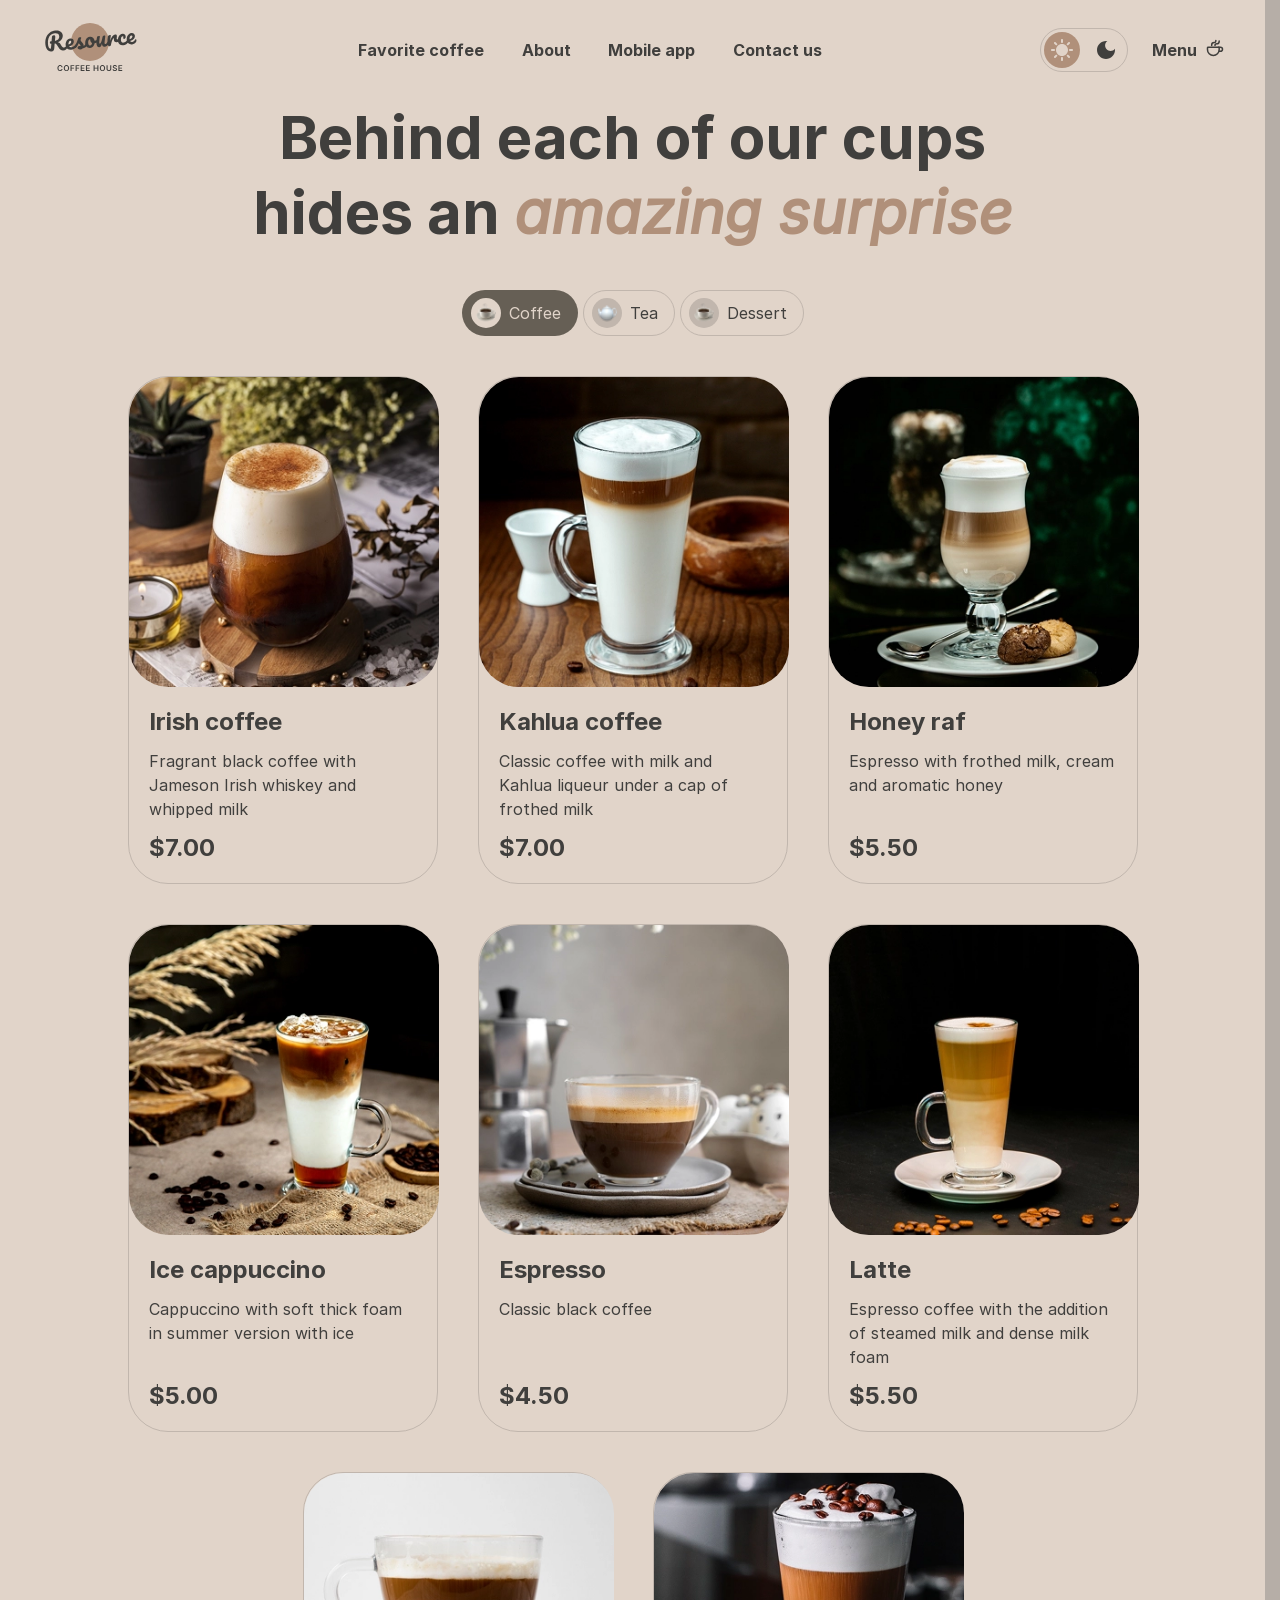
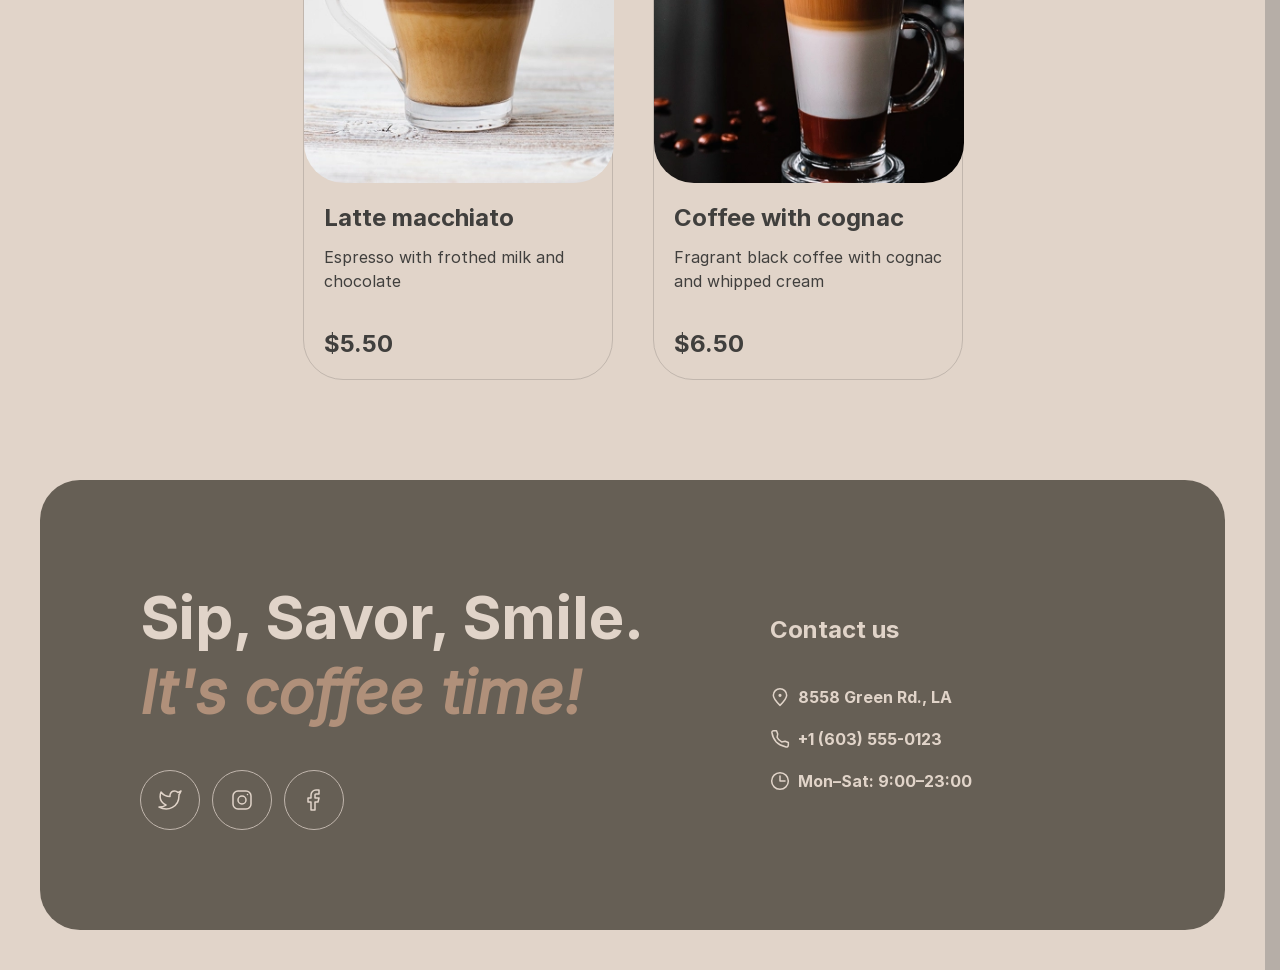
==== catalog.html @ 98054a3b "feat: add catalog dessert items section" ====
<!doctype html>
<html lang="en">
  <head>
    <meta charset="UTF-8" />
    <meta name="viewport" content="width=device-width, initial-scale=1.0" />
    <title>Coffee House Catalog</title>
    <link rel="manifest" href="site.webmanifest" />
    <link rel="shortcut icon" href="favicon.ico" sizes="16x16" />
    <link rel="shortcut icon" href="favicon.ico" sizes="32x32" />
    <link rel="icon" href="assets/favicons/favicon.svg" type="image/svg+xml" />
    <link rel="apple-touch-icon" href="assets/favicons/apple-touch-icon.png" />
    <link rel="stylesheet" href="css/modern-normalize.css" />
    <link rel="stylesheet" href="css/style.css" />
    <script type="module" src="js/main.js"></script>
  </head>
  <body data-theme="light">
    <header class="header action-link">
      <a class="header-logo" href="index.html">
        <img class="header-logo-light" src="assets/images/logo-light.svg" alt="Coffee house logo" />
        <img class="header-logo-dark" src="assets/images/logo-dark.svg" alt="Coffee house logo" />
      </a>
      <nav class="nav">
        <ul class="nav-list">
          <li class="nav-list-item"><a href="index.html#favorite">Favorite coffee</a></li>
          <li class="nav-list-item"><a href="index.html#about">About</a></li>
          <li class="nav-list-item"><a href="index.html#download">Mobile app</a></li>
          <li class="nav-list-item"><a href="#contacts">Contact us</a></li>
        </ul>
      </nav>
      <button class="theme-switch" id="theme-button" type="button">
        <span class="theme-switch-icon-light">
          <svg width="22" height="22" viewBox="0 0 22 22" fill="currentColor" xmlns="http://www.w3.org/2000/svg">
            <path
              d="M10 3V1C10 0.45 10.45 0 11 0C11.55 0 12 0.45 12 1V3C12 3.55 11.55 4 11 4C10.45 4 10 3.55 10 3ZM17.36 6.05L18.77 4.63C19.16 4.24 19.16 3.61 18.77 3.22C18.38 2.83 17.75 2.83 17.36 3.22L15.95 4.64C15.56 5.03 15.56 5.66 15.95 6.05C16.34 6.44 16.97 6.44 17.36 6.05ZM21 10H19C18.45 10 18 10.45 18 11C18 11.55 18.45 12 19 12H21C21.55 12 22 11.55 22 11C22 10.45 21.55 10 21 10ZM11 18C10.45 18 10 18.45 10 19V21C10 21.55 10.45 22 11 22C11.55 22 12 21.55 12 21V19C12 18.45 11.55 18 11 18ZM4.64 6.05L3.22 4.64C2.83 4.25 2.83 3.61 3.22 3.23C3.61 2.85 4.25 2.84 4.63 3.23L6.04 4.64C6.43 5.03 6.43 5.67 6.04 6.05C5.65 6.43 5.02 6.44 4.64 6.05ZM15.95 15.95C15.56 16.34 15.56 16.98 15.95 17.36L17.36 18.77C17.75 19.16 18.39 19.16 18.77 18.77C19.16 18.38 19.16 17.74 18.77 17.36L17.36 15.95C16.98 15.56 16.34 15.56 15.95 15.95ZM1 12H3C3.55 12 4 11.55 4 11C4 10.45 3.55 10 3 10H1C0.45 10 0 10.45 0 11C0 11.55 0.45 12 1 12ZM4.64 18.78L6.05 17.37C6.44 16.98 6.44 16.34 6.05 15.96C5.66 15.58 5.02 15.57 4.64 15.96L3.23 17.37C2.84 17.76 2.84 18.4 3.23 18.78C3.61 19.17 4.25 19.17 4.64 18.78ZM11 5C7.69 5 5 7.69 5 11C5 14.31 7.69 17 11 17C14.31 17 17 14.31 17 11C17 7.69 14.31 5 11 5Z"
            />
          </svg>
        </span>
        <span class="theme-switch-icon-dark">
          <svg width="18" height="18" viewBox="0 0 18 18" fill="currentColor" xmlns="http://www.w3.org/2000/svg">
            <path
              d="M9 0C4.03 0 0 4.03 0 9C0 13.97 4.03 18 9 18C13.97 18 18 13.97 18 9C18 8.54 17.96 8.08 17.9 7.64C16.92 9.01 15.32 9.9 13.5 9.9C10.52 9.9 8.1 7.48 8.1 4.5C8.1 2.69 8.99 1.08 10.36 0.0999999C9.92 0.0399999 9.46 0 9 0Z"
            />
          </svg>
        </span>
      </button>
      <div class="header-menu">
        <a class="header-menu-link action-link" href="catalog.html">
          <span>Menu</span>
          <svg width="20" height="20" viewBox="0 0 20 20" fill="none" xmlns="http://www.w3.org/2000/svg">
            <path
              d="M14.166 9.76667V11.6667C14.166 14.8883 11.5543 17.5 8.33268 17.5C5.11102 17.5 2.49935 14.8883 2.49935 11.6667V9.76667C2.49935 9.4353 2.76798 9.16667 3.09935 9.16667H13.566C13.8974 9.16667 14.166 9.4353 14.166 9.76667Z"
              stroke="currentColor"
              stroke-width="1.5"
              stroke-linecap="round"
              stroke-linejoin="round"
            />
            <path
              d="M9.99935 7.49996C9.99935 6.66663 10.5946 5.83329 11.7851 5.83329C13.1 5.83329 14.166 4.7673 14.166 3.45234V2.91663"
              stroke="currentColor"
              stroke-width="1.5"
              stroke-linecap="round"
              stroke-linejoin="round"
            />
            <path
              d="M6.66732 7.5V7.08333C6.66732 5.70262 7.78661 4.58333 9.16732 4.58333C10.0878 4.58333 10.834 3.83714 10.834 2.91667V2.5"
              stroke="currentColor"
              stroke-width="1.5"
              stroke-linecap="round"
              stroke-linejoin="round"
            />
            <path
              d="M13.334 9.16663H15.4173C16.5679 9.16663 17.5007 10.0994 17.5007 11.25C17.5007 12.4006 16.5679 13.3333 15.4173 13.3333H14.1673"
              stroke="currentColor"
              stroke-width="1.5"
              stroke-linecap="round"
              stroke-linejoin="round"
            />
          </svg>
        </a>
        <button class="header-menu-burger button-icon-burger" type="button">
          <svg width="18" height="10" viewBox="0 0 18 10" fill="none" xmlns="http://www.w3.org/2000/svg">
            <path d="M0.75 0.75H16.75" stroke="currentColor" stroke-width="1.5" stroke-linecap="round" stroke-linejoin="round" />
            <path d="M0.75 8.75H16.75" stroke="currentColor" stroke-width="1.5" stroke-linecap="round" stroke-linejoin="round" />
          </svg>
        </button>
      </div>
    </header>
    <main class="main catalog">
      <section class="catalog-tabs">
        <h2 class="heading-2">Behind each of our cups hides an <span class="accent">amazing surprise</span></h2>
        <div class="tabs-filter">
          <button class="tabs-filter button-item is-active" type="button">
            <img src="assets/icons/coffee.png" alt="Coffee" />
            Coffee
          </button>
          <button class="tabs-filter button-item" type="button">
            <img src="assets/icons/tea.png" alt="Tea" />
            Tea
          </button>
          <button class="tabs-filter button-item" type="button">
            <img src="assets/icons/coffee.png" alt="Dessert" />
            Dessert
          </button>
        </div>
      </section>
      <section class="catalog-products">
        <div class="catalog-grid is-active">
          <div class="catalog-item">
            <img class="catalog-image" src="assets/images/coffee-1.webp" alt="Irish coffee photo" />
            <div class="catalog-content">
              <h3 class="heading-3">Irish coffee</h3>
              <p class="body-medium">Fragrant black coffee with Jameson Irish whiskey and whipped milk</p>
              <p class="heading-3">$7.00</p>
            </div>
          </div>
          <div class="catalog-item">
            <img class="catalog-image" src="assets/images/coffee-2.webp" alt="Kahlua coffee photo" />
            <div class="catalog-content">
              <h3 class="heading-3">Kahlua coffee</h3>
              <p class="body-medium">Classic coffee with milk and Kahlua liqueur under a cap of frothed milk</p>
              <p class="heading-3">$7.00</p>
            </div>
          </div>
          <div class="catalog-item">
            <img class="catalog-image" src="assets/images/coffee-3.webp" alt="Honey raf photo" />
            <div class="catalog-content">
              <h3 class="heading-3">Honey raf</h3>
              <p class="body-medium">Espresso with frothed milk, cream and aromatic honey</p>
              <p class="heading-3">$5.50</p>
            </div>
          </div>
          <div class="catalog-item">
            <img class="catalog-image" src="assets/images/coffee-4.webp" alt="Ice cappuccino photo" />
            <div class="catalog-content">
              <h3 class="heading-3">Ice cappuccino</h3>
              <p class="body-medium">Cappuccino with soft thick foam in summer version with ice</p>
              <p class="heading-3">$5.00</p>
            </div>
          </div>
          <div class="catalog-item">
            <img class="catalog-image" src="assets/images/coffee-5.webp" alt="Espresso photo" />
            <div class="catalog-content">
              <h3 class="heading-3">Espresso</h3>
              <p class="body-medium">Classic black coffee</p>
              <p class="heading-3">$4.50</p>
            </div>
          </div>
          <div class="catalog-item">
            <img class="catalog-image" src="assets/images/coffee-6.webp" alt="Latte photo" />
            <div class="catalog-content">
              <h3 class="heading-3">Latte</h3>
              <p class="body-medium">Espresso coffee with the addition of steamed milk and dense milk foam</p>
              <p class="heading-3">$5.50</p>
            </div>
          </div>
          <div class="catalog-item">
            <img class="catalog-image" src="assets/images/coffee-7.webp" alt="Latte macchiato photo" />
            <div class="catalog-content">
              <h3 class="heading-3">Latte macchiato</h3>
              <p class="body-medium">Espresso with frothed milk and chocolate</p>
              <p class="heading-3">$5.50</p>
            </div>
          </div>
          <div class="catalog-item">
            <img class="catalog-image" src="assets/images/coffee-8.webp" alt="Coffee with cognac photo" />
            <div class="catalog-content">
              <h3 class="heading-3">Coffee with cognac</h3>
              <p class="body-medium">Fragrant black coffee with cognac and whipped cream</p>
              <p class="heading-3">$6.50</p>
            </div>
          </div>
        </div>
        <div class="catalog-grid">
          <div class="catalog-item">
            <img class="catalog-image" src="assets/images/tea-1.webp" alt="Moroccan tea photo" />
            <div class="catalog-content">
              <h3 class="heading-3">Moroccan</h3>
              <p class="body-medium">Fragrant black tea with the addition of tangerine, cinnamon, honey, lemon and mint</p>
              <p class="heading-3">$4.50</p>
            </div>
          </div>
          <div class="catalog-item">
            <img class="catalog-image" src="assets/images/tea-2.webp" alt="Ginger tea photo" />
            <div class="catalog-content">
              <h3 class="heading-3">Ginger</h3>
              <p class="body-medium">Original black tea with fresh ginger, lemon and honey</p>
              <p class="heading-3">$5.00</p>
            </div>
          </div>
          <div class="catalog-item">
            <img class="catalog-image" src="assets/images/tea-3.webp" alt="Cranberry tea photo" />
            <div class="catalog-content">
              <h3 class="heading-3">Cranberry</h3>
              <p class="body-medium">Invigorating black tea with cranberry and honey</p>
              <p class="heading-3">$5.00</p>
            </div>
          </div>
          <div class="catalog-item">
            <img class="catalog-image" src="assets/images/tea-4.webp" alt="Sea buckthorn tea photo" />
            <div class="catalog-content">
              <h3 class="heading-3">Sea buckthorn</h3>
              <p class="body-medium">Toning sweet black tea with sea buckthorn, fresh thyme and cinnamon</p>
              <p class="heading-3">$5.50</p>
            </div>
          </div>
        </div>
        <div class="catalog-grid">
          <div class="catalog-item">
            <img class="catalog-image" src="assets/images/dessert-1.webp" alt="Marble cheesecake photo" />
            <div class="catalog-content">
              <h3 class="heading-3">Marble cheesecake</h3>
              <p class="body-medium">Philadelphia cheese with lemon zest on a light sponge cake and red currant jam</p>
              <p class="heading-3">$3.50</p>
            </div>
          </div>
          <div class="catalog-item">
            <img class="catalog-image" src="assets/images/dessert-2.webp" alt="Red velvet photo" />
            <div class="catalog-content">
              <h3 class="heading-3">Red velvet</h3>
              <p class="body-medium">Layer cake with cream cheese frosting</p>
              <p class="heading-3">$4.00</p>
            </div>
          </div>
          <div class="catalog-item">
            <img class="catalog-image" src="assets/images/dessert-3.webp" alt="Cheesecakes photo" />
            <div class="catalog-content">
              <h3 class="heading-3">Cheesecakes</h3>
              <p class="body-medium">Soft cottage cheese pancakes with sour cream and fresh berries and sprinkled with powdered sugar</p>
              <p class="heading-3">$4.50</p>
            </div>
          </div>
          <div class="catalog-item">
            <img class="catalog-image" src="assets/images/dessert-4.webp" alt="Creme brulee photo" />
            <div class="catalog-content">
              <h3 class="heading-3">Creme brulee</h3>
              <p class="body-medium">Delicate creamy dessert in a caramel basket with wild berries</p>
              <p class="heading-3">$4.00</p>
            </div>
          </div>
          <div class="catalog-item">
            <img class="catalog-image" src="assets/images/dessert-5.webp" alt="Pancakes photo" />
            <div class="catalog-content">
              <h3 class="heading-3">Pancakes</h3>
              <p class="body-medium">Tender pancakes with strawberry jam and fresh strawberries</p>
              <p class="heading-3">$4.50</p>
            </div>
          </div>
          <div class="catalog-item">
            <img class="catalog-image" src="assets/images/dessert-6.webp" alt="Honey cake photo" />
            <div class="catalog-content">
              <h3 class="heading-3">Honey cake</h3>
              <p class="body-medium">Classic honey cake with delicate custard</p>
              <p class="heading-3">$4.50</p>
            </div>
          </div>
          <div class="catalog-item">
            <img class="catalog-image" src="assets/images/dessert-7.webp" alt="Chocolate cake photo" />
            <div class="catalog-content">
              <h3 class="heading-3">Chocolate cake</h3>
              <p class="body-medium">Cake with hot chocolate filling and nuts with dried apricots</p>
              <p class="heading-3">$5.50</p>
            </div>
          </div>
          <div class="catalog-item">
            <img class="catalog-image" src="assets/images/dessert-8.webp" alt="Black forest photo" />
            <div class="catalog-content">
              <h3 class="heading-3">Black forest</h3>
              <p class="body-medium">A combination of thin sponge cake with cherry jam and light chocolate mousse</p>
              <p class="heading-3">$6.50</p>
            </div>
          </div>
        </div>
      </section>
    </main>
    <footer class="footer">
      <div class="footer-brand">
        <h2 class="heading-2">
          Sip, Savor, Smile.<br />
          <span class="accent">It's coffee time!</span>
        </h2>
        <div class="footer-socials">
          <a class="button-social" href="https://www.twitter.com/" aria-label="Twitter" target="_blank" rel="noopener">
            <svg width="24" height="24" viewBox="0 0 24 24" fill="none" xmlns="http://www.w3.org/2000/svg" aria-hidden="true">
              <path
                d="M23 3.01006C23 3.01006 20.9821 4.20217 19.86 4.54006C19.2577 3.84757 18.4573 3.35675 17.567 3.13398C16.6767 2.91122 15.7395 2.96725 14.8821 3.29451C14.0247 3.62177 13.2884 4.20446 12.773 4.96377C12.2575 5.72309 11.9877 6.62239 12 7.54006V8.54006C10.2426 8.58562 8.50127 8.19587 6.93101 7.4055C5.36074 6.61513 4.01032 5.44869 3 4.01006C3 4.01006 -1 13.0101 8 17.0101C5.94053 18.408 3.48716 19.109 1 19.0101C10 24.0101 21 19.0101 21 7.51006C20.9991 7.23151 20.9723 6.95365 20.92 6.68006C21.9406 5.67355 23 3.01006 23 3.01006Z"
                stroke="currentColor"
                stroke-width="1.5"
                stroke-linecap="round"
                stroke-linejoin="round"
              />
            </svg>
          </a>
          <a class="button-social" href="https://www.instagram.com/" aria-label="Instagram" target="_blank" rel="noopener">
            <svg width="24" height="24" viewBox="0 0 24 24" fill="none" xmlns="http://www.w3.org/2000/svg" aria-hidden="true">
              <path
                d="M12 16C14.2091 16 16 14.2091 16 12C16 9.79086 14.2091 8 12 8C9.79086 8 8 9.79086 8 12C8 14.2091 9.79086 16 12 16Z"
                stroke="currentColor"
                stroke-width="1.5"
                stroke-linecap="round"
                stroke-linejoin="round"
              />
              <path
                d="M3 16V8C3 5.23858 5.23858 3 8 3H16C18.7614 3 21 5.23858 21 8V16C21 18.7614 18.7614 21 16 21H8C5.23858 21 3 18.7614 3 16Z"
                stroke="currentColor"
                stroke-width="1.5"
                stroke-linecap="round"
                stroke-linejoin="round"
              />
              <path d="M17.5 6.51L17.51 6.49889" stroke="currentColor" stroke-width="1.5" stroke-linecap="round" stroke-linejoin="round" />
            </svg>
          </a>
          <a class="button-social" href="https://www.facebook.com/" aria-label="Facebook" target="_blank" rel="noopener">
            <svg width="24" height="24" viewBox="0 0 24 24" fill="none" xmlns="http://www.w3.org/2000/svg" aria-hidden="true">
              <path
                d="M17 2H14C12.6739 2 11.4021 2.52678 10.4645 3.46447C9.52678 4.40215 9 5.67392 9 7V10H6V14H9V22H13V14H16L17 10H13V7C13 6.73478 13.1054 6.48043 13.2929 6.29289C13.4804 6.10536 13.7348 6 14 6H17V2Z"
                stroke="currentColor"
                stroke-width="1.5"
                stroke-linecap="round"
                stroke-linejoin="round"
              />
            </svg>
          </a>
        </div>
      </div>
      <div class="footer-contacts" id="contacts">
        <h3 class="heading-3">Contact us</h3>
        <ul class="footer-contacts-list">
          <li>
            <a class="link-contact action-link" href="https://maps.google.com/?q=8558+Green+Rd.,+LA" target="_blank" rel="noopener">
              <svg width="20" height="20" viewBox="0 0 20 20" fill="none" xmlns="http://www.w3.org/2000/svg">
                <path
                  d="M16.6673 8.33333C16.6673 12.0152 10.0007 18.3333 10.0007 18.3333C10.0007 18.3333 3.33398 12.0152 3.33398 8.33333C3.33398 4.65144 6.31875 1.66667 10.0007 1.66667C13.6825 1.66667 16.6673 4.65144 16.6673 8.33333Z"
                  stroke="currentColor"
                  stroke-width="1.5"
                />
                <path
                  d="M9.99935 9.16667C10.4596 9.16667 10.8327 8.79357 10.8327 8.33333C10.8327 7.8731 10.4596 7.5 9.99935 7.5C9.53911 7.5 9.16602 7.8731 9.16602 8.33333C9.16602 8.79357 9.53911 9.16667 9.99935 9.16667Z"
                  stroke="currentColor"
                  stroke-width="1.5"
                  stroke-linecap="round"
                  stroke-linejoin="round"
                />
              </svg>
              8558 Green Rd., LA
            </a>
          </li>
          <li>
            <a class="link-contact action-link" href="tel:+16035550123">
              <svg width="20" height="20" viewBox="0 0 20 20" fill="none" xmlns="http://www.w3.org/2000/svg">
                <path
                  d="M15.0984 12.2516L11.6665 12.9166C9.34845 11.7531 7.91654 10.4166 7.08321 8.33329L7.72483 4.89154L6.51197 1.66663L3.72946 1.66663C2.60191 1.66663 1.71466 2.59958 1.90108 3.71161C2.29888 6.08454 3.37231 10.0391 6.24987 12.9166C9.27338 15.9401 13.5661 17.3318 16.1378 17.9288C17.299 18.1983 18.3332 17.2908 18.3332 16.0988L18.3332 13.4843L15.0984 12.2516Z"
                  stroke="currentColor"
                  stroke-width="1.5"
                  stroke-linecap="round"
                  stroke-linejoin="round"
                />
              </svg>
              +1 (603) 555-0123
            </a>
          </li>
          <li>
            <span class="link-contact action-link">
              <svg width="20" height="20" viewBox="0 0 20 20" fill="none" xmlns="http://www.w3.org/2000/svg">
                <g clip-path="url(#clip0_217_1736)">
                  <path d="M10 5L10 10L15 10" stroke="currentColor" stroke-width="1.5" stroke-linecap="round" stroke-linejoin="round" />
                  <path
                    d="M10.0003 18.3333C14.6027 18.3333 18.3337 14.6023 18.3337 9.99996C18.3337 5.39759 14.6027 1.66663 10.0003 1.66663C5.39795 1.66663 1.66699 5.39759 1.66699 9.99996C1.66699 14.6023 5.39795 18.3333 10.0003 18.3333Z"
                    stroke="currentColor"
                    stroke-width="1.5"
                    stroke-linecap="round"
                    stroke-linejoin="round"
                  />
                </g>
                <defs>
                  <clipPath id="clip0_217_1736">
                    <rect width="20" height="20" fill="white" />
                  </clipPath>
                </defs>
              </svg>
              Mon–Sat: 9:00–23:00
            </span>
          </li>
        </ul>
      </div>
    </footer>
  </body>
</html>
---- css/style.css ----
@font-face {
    font-family: 'Inter';
    src: url('../assets/fonts/Inter-Regular.woff2') format('woff2');
    font-weight: normal;
    font-style: normal;
    font-display: swap;
}

@font-face {
    font-family: 'Inter';
    src: url('../assets/fonts/Inter-Italic.woff2') format('woff2');
    font-weight: normal;
    font-style: italic;
    font-display: swap;
}

@font-face {
    font-family: 'Inter';
    src: url('../assets/fonts/Inter-Bold.woff2') format('woff2');
    font-weight: bold;
    font-style: normal;
    font-display: swap;
}

:root {
    --transition-duration: 0.2s;
    /* fonts */
    --font-family-base: 'Inter', sans-serif;
    --fs-heading-1: 72px;
    --fs-heading-1-mob: 42px;
    --fw-heading-1: 600;
    --lh-heading-1: 1.05;
    --lh-heading-1-mob: 1.15;
    --fs-heading-2: 60px;
    --fs-heading-2-mob: 32px;
    --fw-heading-2: 600;
    --lh-heading-2: 1.25;
    --lh-heading-2-mob: 1.25;
    --fs-heading-3: 24px;
    --fw-heading-3: 600;
    --lh-heading-3: 1.25;
    --fs-body-medium: 16px;
    --fw-body-medium: 400;
    --lh-body-medium: 1.50;
    --fs-body-caption: 10px;
    --fw-body-caption: 600;
    --lh-body-caption: 1.40;
    --fs-action-link: 16px;
    --fw-action-link: 600;
    --lh-action-link: 1.50;
    --fs-action-burger-link: 32px;
    --fw-action-burger-link: 600;
    --lh-action-burger-link: 1.25;
    /* Colors */
    --color-bg: #B6AEA7;
    /* light theme */
    --color-text-primary: #403F3D;
    --color-text-inverse: #E1D4C9;
    --color-text-accent: #B0907A;
    --color-bg-page: #E1D4C9;
    --color-bg-container: #665F55;
    --color-bg-overlay: #403F3D80;
    --color-border-primary: #C1B6AD;
    --color-border-inverse: #665F55;
}

[data-theme="dark"] {
    --color-text-primary: #E1D4C9;
    --color-text-inverse: #E1D4C9;
    --color-text-accent: #B0907A;
    --color-bg-page: #292826;
    --color-bg-container: #403F3D;
    --color-bg-overlay: #29282680;
    --color-border-primary: #665F55;
    --color-border-inverse: #C1B6AD;
}

/* Fonts sizes */
.accent {
    font-style: italic;
    color: var(--color-text-accent);
}

.heading-1 {
    font-family: var(--font-family-base);
    font-size: var(--fs-heading-1);
    font-weight: var(--fw-heading-1);
    line-height: var(--lh-heading-1);
    margin: 0;
}

.heading-2 {
    font-family: var(--font-family-base);
    font-size: var(--fs-heading-2);
    font-weight: var(--fw-heading-2);
    line-height: var(--lh-heading-2);
    margin: 0;
}

.heading-3 {
    font-family: var(--font-family-base);
    font-size: var(--fs-heading-3);
    font-weight: var(--fw-heading-3);
    line-height: var(--lh-heading-3);
    margin: 0;
}

.body-medium {
    font-family: var(--font-family-base);
    font-size: var(--fs-body-medium);
    font-weight: var(--fw-body-medium);
    line-height: var(--lh-body-medium);
    margin: 0;
}

.body-caption {
    font-family: var(--font-family-base);
    font-size: var(--fs-body-caption);
    font-weight: var(--fw-body-caption);
    line-height: var(--lh-body-caption);
    margin: 0;
}

.action-link {
    font-family: var(--font-family-base);
    font-size: var(--fs-action-link);
    font-weight: var(--fw-action-link);
    line-height: var(--lh-action-link);
    margin: 0;
}

.action-burger-link {
    font-family: var(--font-family-base);
    font-size: var(--fs-action-burger-link);
    font-weight: var(--fw-action-burger-link);
    line-height: var(--lh-action-burger-link);
    margin: 0;
}

@media (max-width: 380px) {
    .heading-1 {
        font-size: var(--fs-heading-1-mob);
        line-height: var(--lh-heading-1-mob);
    }

    .heading-2 {
        font-size: var(--fs-heading-2-mob);
        line-height: var(--lh-heading-2-mob);
    }
}

/* base page styles */
html {
    scrollbar-gutter: stable;
    scroll-behavior: smooth;
    scroll-padding-top: 100px;
    background-color: var(--color-bg);
    min-height: 100vh;
}

body {
    display: flex;
    flex-direction: column;
    font-family: var(--font-family-base);
    font-size: var(--fs-body-medium);
    font-weight: var(--fw-body-medium);
    line-height: var(--lh-body-medium);
    color: var(--color-text-primary);
    background-color: var(--color-bg-page);
    margin: 0 auto;
    padding-bottom: 40px;
    max-width: 1440px;
    min-height: 100vh;
    box-shadow: 0 0 20px rgba(0, 0, 0, 0.15);
}

a,
button,
input,
textarea,
svg * {
    transition-duration: var(--transition-duration);
}

a {
    color: var(--color-text-primary);
    text-decoration: none;
    text-wrap: nowrap;
}

a:hover {
    color: var(--color-text-accent);
}

button {
    cursor: pointer;
}

.button-primary {
    display: inline-flex;
    align-items: center;
    justify-content: center;
    height: 64px;
    color: var(--color-text-primary);
    background-color: var(--color-bg-page);
    border: none;
    border-radius: 32px;
}

.button-secondary {
    display: inline-flex;
    align-items: center;
    justify-content: center;
    height: 44px;
    background-color: transparent;
    border: 1px solid var(--color-border-primary);
    border-radius: 50%;
}

.button-app-store,
.button-google-play {
    display: inline-flex;
    align-items: center;
    gap: 8px;
    width: 200px;
    height: 64px;
    padding: 0 20px;
    color: var(--color-text-primary);
    background-color: var(--color-bg-page);
    border: 1px solid var(--color-border-inverse);
    border-radius: 32px;
}

.button-app-store:hover,
.button-google-play:hover {
    color: var(--color-text-inverse);
    background-color: var(--color-bg-container);
    border-color: transparent;
}

.button-store-text {
    display: flex;
    flex-direction: column;
    align-items: flex-start;
}

.button-slider {
    display: inline-flex;
    align-items: center;
    justify-content: center;
    width: 60px;
    height: 60px;
    color: var(--color-text-primary);
    background-color: transparent;
    border: 1px solid var(--color-border-inverse);
    border-radius: 50%;
}

.button-slider:hover {
    color: var(--color-text-inverse);
    background-color: var(--color-bg-container);
    border-color: transparent;
}

.button-social {
    display: inline-flex;
    align-items: center;
    justify-content: center;
    width: 60px;
    height: 60px;
    color: var(--color-text-inverse);
    background-color: transparent;
    border: 1px solid var(--color-border-primary);
    border-radius: 50%;
}

.button-social:hover {
    color: var(--color-text-primary);
    background-color: var(--color-bg-page);
    border-color: transparent;
}

.button-item {
    display: inline-flex;
    align-items: center;
    gap: 8px;
    height: 46px;
    padding: 8px 16px 8px 8px;
    color: var(--color-text-primary);
    background-color: transparent;
    border: 1px solid var(--color-border-primary);
    border-radius: 23px;
}

.button-item.is-active,
.button-item:hover {
    color: var(--color-text-inverse);
    background-color: var(--color-bg-container);
    border-color: transparent;
}

.button-item img {
    width: 30px;
    height: 30px;
    padding: 5px;
    background-color: var(--color-border-primary);
    border-radius: 50%;
}

.button-item.is-active img {
    background-color: var(--color-bg-page);
}

.button-icon-burger {
    display: inline-flex;
    align-items: center;
    justify-content: center;
    width: 44px;
    height: 44px;
    background-color: transparent;
    border: 1px solid var(--color-border-inverse);
    border-radius: 50%;
}

/* Theme header styles */

.header {
    display: flex;
    align-items: center;
    gap: 24px;
    height: 60px;
    box-sizing: content-box;
    padding: 20px 40px;
    position: sticky;
    top: 0;
    z-index: 200;
    background-color: var(--color-bg-page);
}

.nav {
    flex: 1;
    container-type: inline-size;
}

.nav-list {
    display: flex;
    justify-content: center;
    align-items: center;
    list-style-type: none;
    column-gap: clamp(10px, 4.44cqi, 40px);
    padding-left: 0;
}

.nav-list-item {
    padding: 10px 0;
}

@media (max-width: 768px) {
    .nav-list {
        display: none;
    }
}

.header-logo-dark {
    display: none;
}

[data-theme="dark"] .header-logo-light {
    display: none;
}

[data-theme="dark"] .header-logo-dark {
    display: block;
}

.theme-switch {
    display: inline-flex;
    align-items: center;
    justify-content: center;
    gap: 8px;
    padding: 0px 3px;
    height: 44px;
    background-color: transparent;
    border: 1px solid var(--color-border-primary);
    border-radius: 22px;
}

.theme-switch-icon-light {
    display: inline-flex;
    align-items: center;
    justify-content: center;
    width: 36px;
    height: 36px;
    color: var(--color-text-inverse);
    background-color: var(--color-text-accent);
    border-radius: 50%;
}

.theme-switch-icon-dark {
    display: inline-flex;
    align-items: center;
    justify-content: center;
    width: 36px;
    height: 36px;
    color: var(--color-text-primary);
    background-color: transparent;
    border-radius: 50%;
}

.theme-switch:hover .theme-switch-icon-dark {
    color: var(--color-text-inverse);
    background-color: var(--color-border-inverse);
}

[data-theme="dark"] .theme-switch-icon-light {
    background-color: transparent;
}

[data-theme="dark"] .theme-switch-icon-dark {
    background-color: var(--color-text-accent);
}

[data-theme="dark"] .theme-switch:hover .theme-switch-icon-light {
    background-color: var(--color-bg-container);
}

[data-theme="dark"] .theme-switch:hover .theme-switch-icon-dark {
    background-color: var(--color-text-accent);
}

.header-menu-link {
    display: flex;
    align-items: flex-start;
    gap: 8px;
    border-bottom: 1px solid transparent;
}

.header-menu-link:hover {
    border-bottom: 1px solid var(--color-text-accent);
}

.header-menu-burger {
    display: none;
}

@media (max-width: 768px) {
    .header-menu-link {
        display: none;
    }

    .header-menu-burger {
        display: block;
    }
}

/* Main page styles */
.main {
    display: flex;
    flex: 1;
    flex-direction: column;
    gap: 100px;
    margin-bottom: 100px;
    padding: 0 40px;
}

/* Hero section styles */
.hero {
    position: relative;
    width: 100%;
    height: 100%;
    border: none;
    overflow: hidden;
}

.hero-video {
    display: block;
    object-fit: cover;
    width: 100%;
    height: 644px;
    border-radius: 40px;
}

.hero-text {
    position: absolute;
    top: 100px;
    left: 100px;
    width: 530px;
    display: flex;
    flex-direction: column;
    gap: 40px;
    color: var(--color-text-inverse);
}

.hero-button {
    width: 200px;
}

.hero-button svg {
    display: none;
}

.hero-button:hover {
    color: var(--color-text-primary);
}

.hero-button:hover svg {
    display: block;
    margin-left: 8px;
}

@media (max-width: 768px) {
    .hero-text {
        left: 60px;
    }
}

@media (max-width: 380px) {
    .main {
        padding: 0 16px;
    }

    .hero-video {
        height: 552px;
    }

    .hero-text {
        top: 60px;
        left: 16px;
        width: 316px;
    }
}

/* Slider section styles */
.slider-wrapper {
    display: flex;
    flex-direction: column;
    justify-content: center;
    gap: 40px;
    text-align: center;
}

.slider-product {
    position: relative;
    width: 100%;
    border: none;
    overflow: hidden;
}

.slider-track {
    max-width: 480px;
    min-height: 640px;
    margin: 0 auto;
}

.slider-slide {
    display: none;
}

.slider-slide.is-active {
    display: block;
}

.slider-image {
    width: 100%;
}

.slider-title {
    margin-top: 20px;
}

.slider-desc {
    margin: 16px 0;
}

.slider-arrow-prev {
    position: absolute;
    top: 50%;
    left: 4px;
    transform: translateY(-50%);
    z-index: 1;
}

.slider-arrow-next {
    position: absolute;
    top: 50%;
    right: 4px;
    transform: translateY(-50%);
    z-index: 1;
}

@media (max-width: 768px) {
    .slider-arrow-prev {
        left: 0;
    }

    .slider-arrow-next {
        right: 0;
    }
}

@media (max-width: 380px) {
    .slider-track {
        max-width: 348px;
        min-height: 538px;
    }

    .slider-arrow-prev {
        display: none;
    }

    .slider-arrow-next {
        display: none;
    }
}

.slider-dots {
    display: flex;
    justify-content: center;
    gap: 12px;
}

.slider-dot {
    width: 40px;
    height: 4px;
    background-color: var(--color-border-primary);
    border-radius: 2px;
}

.slider-dot.is-active {
    background-color: var(--color-border-inverse);
}

/* About section styles */
.about {
    display: flex;
    flex-direction: column;
    gap: 40px;
}

.about-gallery {
    display: flex;
    gap: 40px;
}

.about-gallery-column {
    display: flex;
    flex-direction: column;
    flex: 1;
    max-width: 660px;
    gap: 40px;
}

.about-image {
    display: block;
    width: 100%;
    object-fit: cover;
    border-radius: 40px;
}

.about-image-1,
.about-image-4 {
    height: 590px;
}

.about-image-2,
.about-image-3 {
    height: 430px;
}

@media (max-width: 768px) {
    .about-gallery {
        flex-direction: column;
    }

    .about-image-2,
    .about-image-3 {
        display: none;
    }
}

/* Download section styles */
.download {
    display: flex;
    align-items: center;
    gap: 100px;
}

.download-info {
    display: flex;
    flex-direction: column;
    gap: 40px;
    flex: 1;
    max-width: 630px;
}

.download-buttons {
    display: flex;
    gap: 20px;
}

.download-image {
    display: block;
    object-fit: cover;
    width: 100%;
    max-width: 630px;
    min-width: 0;
}

@media (max-width: 768px) {
    .download {
        flex-direction: column;
        align-items: stretch;
    }

    .download-image {
        align-self: center;
    }
}

@media (max-width: 380px) {
    .download-buttons {
        flex-direction: column;
    }
}

/* Footer section styles */
.footer {
    display: flex;
    align-items: center;
    gap: 100px;
    margin: 0 40px;
    padding: 100px;
    color: var(--color-text-inverse);
    background-color: var(--color-bg-container);
    border-radius: 40px;
}

.footer-brand {
    display: flex;
    flex-direction: column;
    align-items: flex-start;
    flex-grow: 1;
    gap: 40px;
    max-width: 530px;
}

.footer-socials {
    display: flex;
    gap: 12px;
}

.footer-contacts {
    display: flex;
    flex-direction: column;
    align-items: flex-start;
    flex-grow: 1;
    gap: 40px;
}

.footer-contacts-list {
    display: flex;
    flex-direction: column;
    gap: 16px;
    list-style: none;
    margin: 0;
    padding-left: 0;
}

.link-contact {
    display: flex;
    align-items: center;
    gap: 8px;
    color: var(--color-text-inverse);
    border-bottom: 2px solid transparent;
}

.link-contact:hover {
    color: var(--color-text-inverse);
    border-bottom-color: var(--color-text-inverse);
}

@media (max-width: 768px) {
    .footer {
        flex-direction: column;
        align-items: stretch;
        padding: 100px 60px;
    }
}

@media (max-width: 380px) {
    .footer {
        flex-direction: column;
        padding: 60px 16px;
    }
}

/* Catalog page styles */
.main.catalog {
    gap: 40px;
}

.catalog-tabs {
    display: flex;
    flex-direction: column;
    align-items: center;
    gap: 40px;
    max-width: 800px;
    text-align: center;
    margin: 0 auto;
}

.catalog-image {
    max-width: 310px;
    max-height: 310px;
    border-radius: 40px;
    transition: transform var(--transition-duration);
}

.catalog-item:hover .catalog-image {
    transform: scale(0.9);
}

.catalog-grid {
    display: none;
    flex-wrap: wrap;
    justify-content: center;
    gap: 40px;
}

.catalog-grid.is-active {
    display: flex;
}

.catalog-item {
    display: flex;
    flex-direction: column;
    align-items: flex-start;
    max-width: 310px;
    min-height: 508px;
    border: 1px solid var(--color-border-primary);
    border-radius: 40px;
}

.catalog-content {
    display: flex;
    flex-direction: column;
    align-items: flex-start;
    gap: 12px;
    padding: 20px;
    height: 100%;
}

.catalog-content .body-medium {
    flex: 1;
}
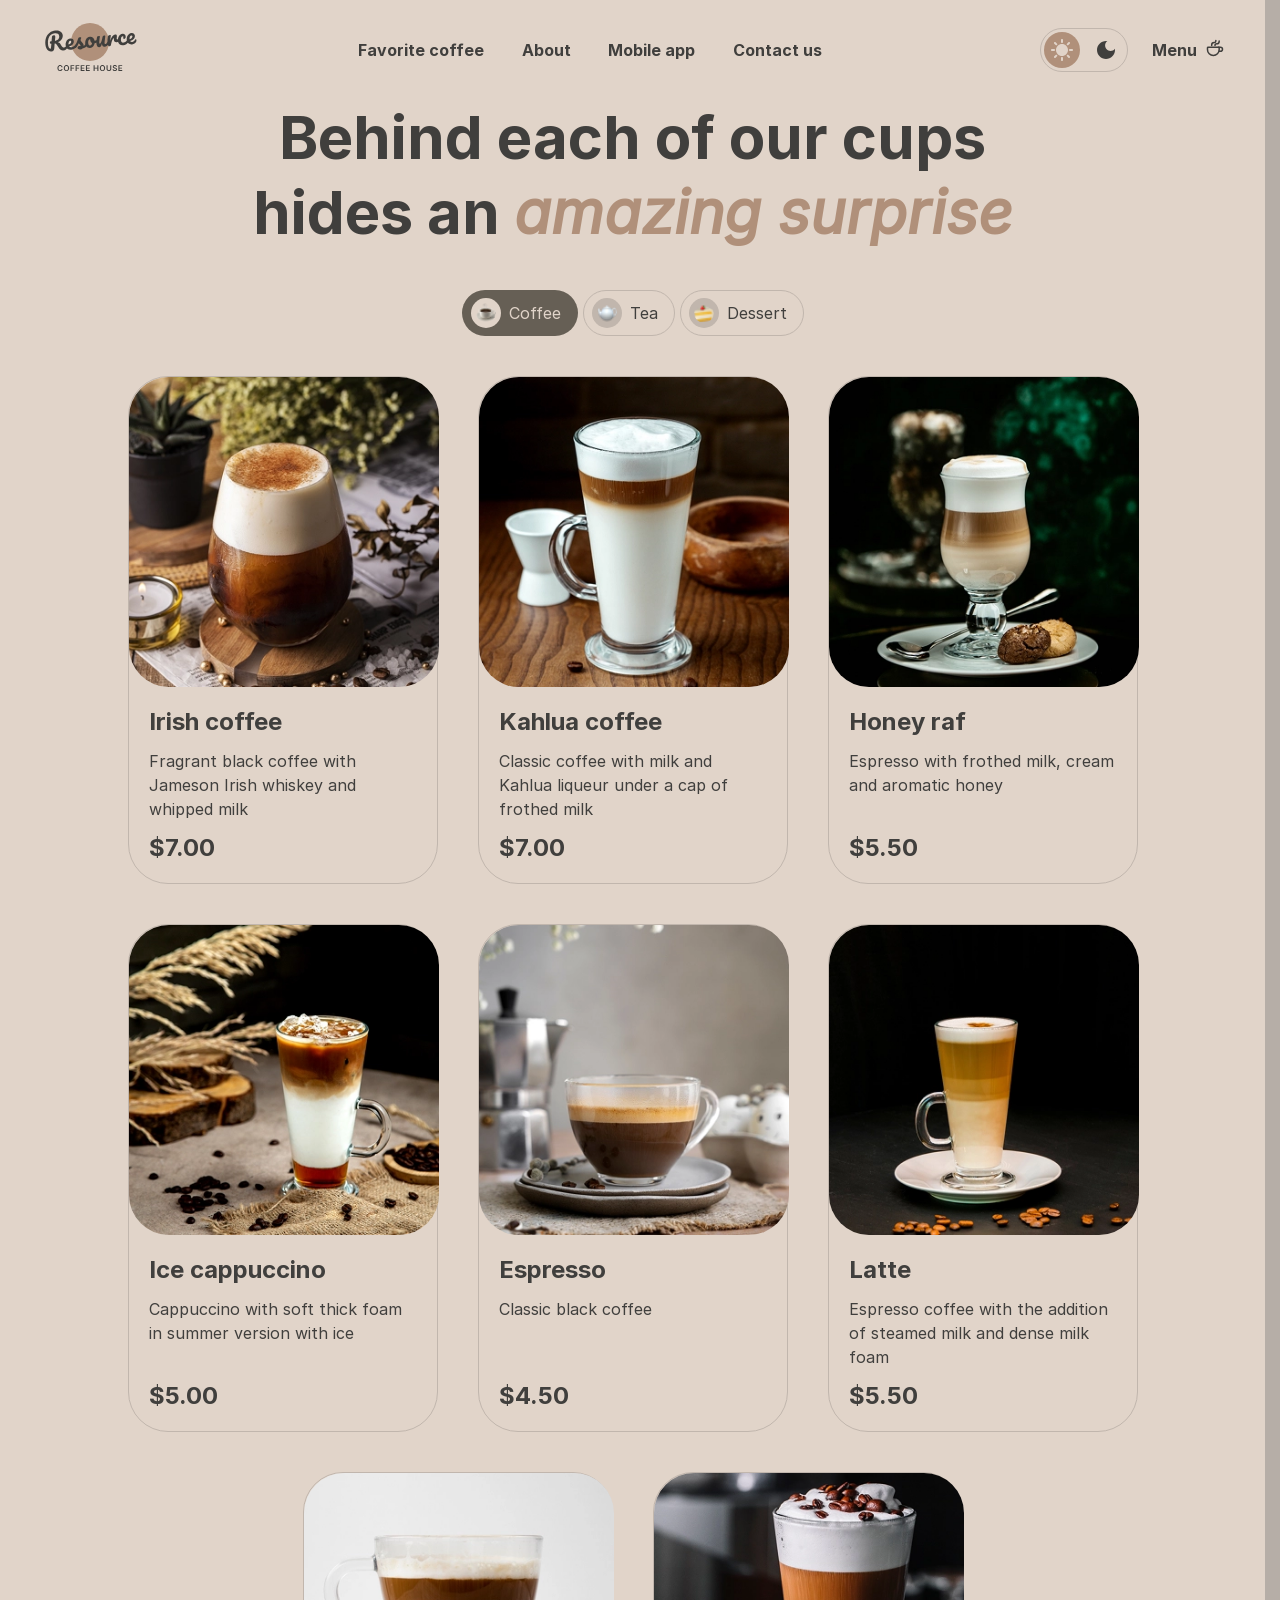
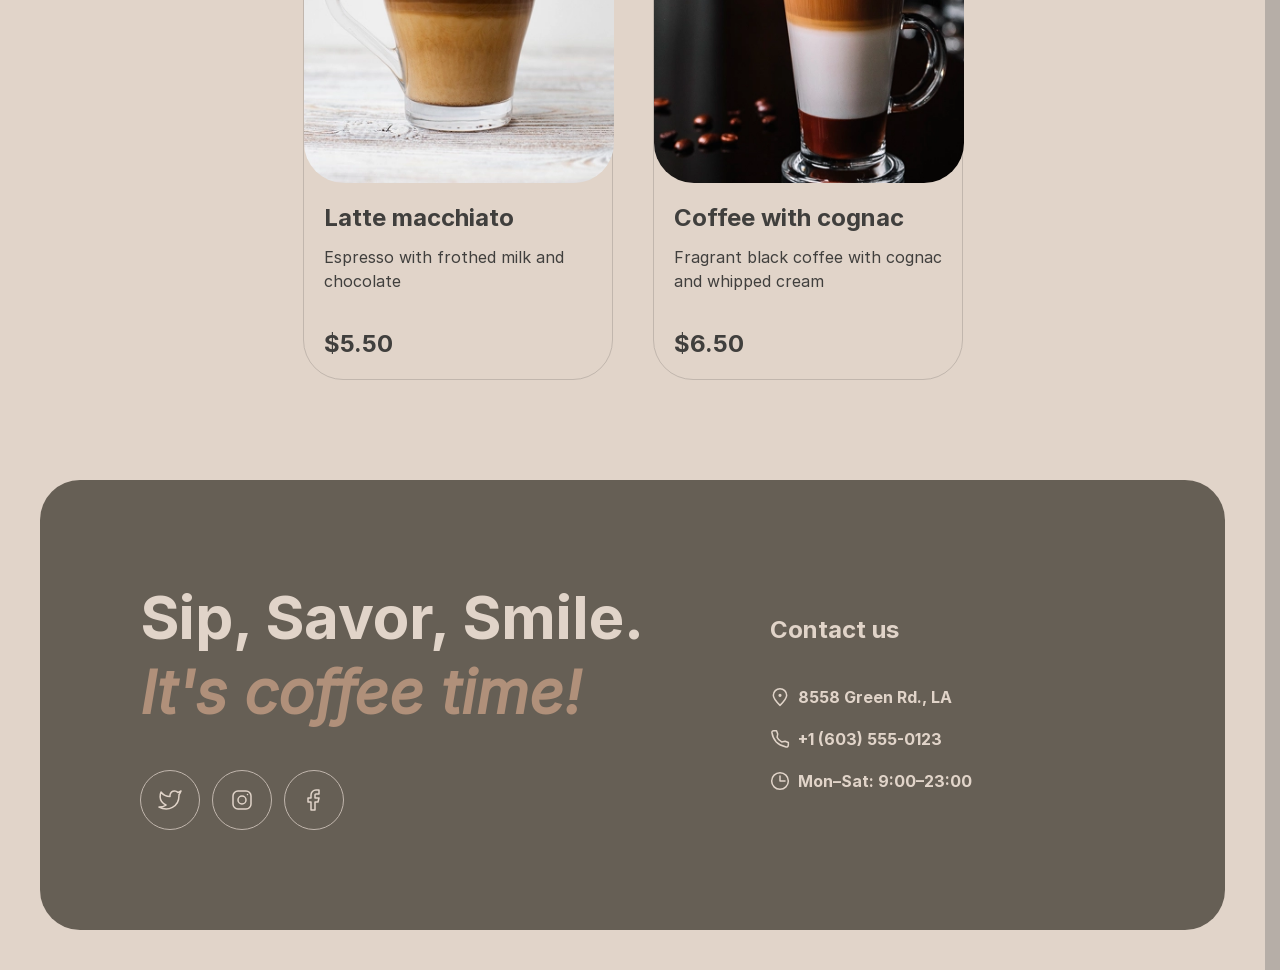
==== commit cfe87e1b: "style: update elements" ====
--- a/catalog.html
+++ b/catalog.html
@@ -15,9 +15,9 @@
   </head>
   <body data-theme="light">
     <header class="header action-link">
-      <a class="header-logo" href="index.html">
-        <img class="header-logo-light" src="assets/images/logo-light.svg" alt="Coffee house logo" />
-        <img class="header-logo-dark" src="assets/images/logo-dark.svg" alt="Coffee house logo" />
+      <a class="header-logo" href="index.html" aria-label="Coffee house logo">
+        <img class="header-logo-light" src="assets/images/logo-light.svg" alt="" />
+        <img class="header-logo-dark" src="assets/images/logo-dark.svg" alt="" />
       </a>
       <nav class="nav">
         <ul class="nav-list">
@@ -27,16 +27,16 @@
           <li class="nav-list-item"><a href="#contacts">Contact us</a></li>
         </ul>
       </nav>
-      <button class="theme-switch" id="theme-button" type="button">
+      <button class="theme-switch" id="theme-button" data-action="theme-switch" aria-label="Toggle theme" type="button">
         <span class="theme-switch-icon-light">
-          <svg width="22" height="22" viewBox="0 0 22 22" fill="currentColor" xmlns="http://www.w3.org/2000/svg">
+          <svg width="22" height="22" viewBox="0 0 22 22" fill="currentColor" xmlns="http://www.w3.org/2000/svg" aria-hidden="true">
             <path
               d="M10 3V1C10 0.45 10.45 0 11 0C11.55 0 12 0.45 12 1V3C12 3.55 11.55 4 11 4C10.45 4 10 3.55 10 3ZM17.36 6.05L18.77 4.63C19.16 4.24 19.16 3.61 18.77 3.22C18.38 2.83 17.75 2.83 17.36 3.22L15.95 4.64C15.56 5.03 15.56 5.66 15.95 6.05C16.34 6.44 16.97 6.44 17.36 6.05ZM21 10H19C18.45 10 18 10.45 18 11C18 11.55 18.45 12 19 12H21C21.55 12 22 11.55 22 11C22 10.45 21.55 10 21 10ZM11 18C10.45 18 10 18.45 10 19V21C10 21.55 10.45 22 11 22C11.55 22 12 21.55 12 21V19C12 18.45 11.55 18 11 18ZM4.64 6.05L3.22 4.64C2.83 4.25 2.83 3.61 3.22 3.23C3.61 2.85 4.25 2.84 4.63 3.23L6.04 4.64C6.43 5.03 6.43 5.67 6.04 6.05C5.65 6.43 5.02 6.44 4.64 6.05ZM15.95 15.95C15.56 16.34 15.56 16.98 15.95 17.36L17.36 18.77C17.75 19.16 18.39 19.16 18.77 18.77C19.16 18.38 19.16 17.74 18.77 17.36L17.36 15.95C16.98 15.56 16.34 15.56 15.95 15.95ZM1 12H3C3.55 12 4 11.55 4 11C4 10.45 3.55 10 3 10H1C0.45 10 0 10.45 0 11C0 11.55 0.45 12 1 12ZM4.64 18.78L6.05 17.37C6.44 16.98 6.44 16.34 6.05 15.96C5.66 15.58 5.02 15.57 4.64 15.96L3.23 17.37C2.84 17.76 2.84 18.4 3.23 18.78C3.61 19.17 4.25 19.17 4.64 18.78ZM11 5C7.69 5 5 7.69 5 11C5 14.31 7.69 17 11 17C14.31 17 17 14.31 17 11C17 7.69 14.31 5 11 5Z"
             />
           </svg>
         </span>
         <span class="theme-switch-icon-dark">
-          <svg width="18" height="18" viewBox="0 0 18 18" fill="currentColor" xmlns="http://www.w3.org/2000/svg">
+          <svg width="18" height="18" viewBox="0 0 18 18" fill="currentColor" xmlns="http://www.w3.org/2000/svg" aria-hidden="true">
             <path
               d="M9 0C4.03 0 0 4.03 0 9C0 13.97 4.03 18 9 18C13.97 18 18 13.97 18 9C18 8.54 17.96 8.08 17.9 7.64C16.92 9.01 15.32 9.9 13.5 9.9C10.52 9.9 8.1 7.48 8.1 4.5C8.1 2.69 8.99 1.08 10.36 0.0999999C9.92 0.0399999 9.46 0 9 0Z"
             />
@@ -45,8 +45,8 @@
       </button>
       <div class="header-menu">
         <a class="header-menu-link action-link" href="catalog.html">
-          <span>Menu</span>
-          <svg width="20" height="20" viewBox="0 0 20 20" fill="none" xmlns="http://www.w3.org/2000/svg">
+          Menu
+          <svg width="20" height="20" viewBox="0 0 20 20" fill="none" xmlns="http://www.w3.org/2000/svg" aria-hidden="true">
             <path
               d="M14.166 9.76667V11.6667C14.166 14.8883 11.5543 17.5 8.33268 17.5C5.11102 17.5 2.49935 14.8883 2.49935 11.6667V9.76667C2.49935 9.4353 2.76798 9.16667 3.09935 9.16667H13.566C13.8974 9.16667 14.166 9.4353 14.166 9.76667Z"
               stroke="currentColor"
@@ -77,38 +77,47 @@
             />
           </svg>
         </a>
-        <button class="header-menu-burger button-icon-burger" type="button">
-          <svg width="18" height="10" viewBox="0 0 18 10" fill="none" xmlns="http://www.w3.org/2000/svg">
-            <path d="M0.75 0.75H16.75" stroke="currentColor" stroke-width="1.5" stroke-linecap="round" stroke-linejoin="round" />
-            <path d="M0.75 8.75H16.75" stroke="currentColor" stroke-width="1.5" stroke-linecap="round" stroke-linejoin="round" />
-          </svg>
+        <button class="header-menu-burger button-icon-burger" data-action="burger-menu" aria-expanded="false" aria-label="Open menu" type="button">
+          <span class="icon-burger-open">
+            <svg width="18" height="10" viewBox="0 0 18 10" fill="none" xmlns="http://www.w3.org/2000/svg" aria-hidden="true">
+              <path d="M0.75 0.75H16.75" stroke="currentColor" stroke-width="1.5" stroke-linecap="round" stroke-linejoin="round" />
+              <path d="M0.75 8.75H16.75" stroke="currentColor" stroke-width="1.5" stroke-linecap="round" stroke-linejoin="round" />
+            </svg>
+          </span>
+          <span class="icon-burger-close">
+            <svg width="13" height="13" viewBox="0 0 13 13" fill="none" xmlns="http://www.w3.org/2000/svg" aria-hidden="true">
+              <path d="M0.75 0.75L12.0637 12.0637" stroke="currentColor" stroke-width="1.5" stroke-linecap="round" stroke-linejoin="round" />
+              <path d="M0.75 12.0637L12.0637 0.749998" stroke="currentColor" stroke-width="1.5" stroke-linecap="round" stroke-linejoin="round" />
+            </svg>
+          </span>
         </button>
       </div>
     </header>
     <main class="main catalog">
       <section class="catalog-tabs">
-        <h2 class="heading-2">Behind each of our cups hides an <span class="accent">amazing surprise</span></h2>
+        <h1 class="heading-2">Behind each of our cups hides an <span class="accent">amazing surprise</span></h1>
         <div class="tabs-filter">
-          <button class="tabs-filter button-item is-active" type="button">
-            <img src="assets/icons/coffee.png" alt="Coffee" />
+          <button class="tabs-filter button-item is-active" type="button" aria-current="true">
+            <img src="assets/icons/coffee.png" alt="" />
             Coffee
           </button>
           <button class="tabs-filter button-item" type="button">
-            <img src="assets/icons/tea.png" alt="Tea" />
+            <img src="assets/icons/tea.png" alt="" />
             Tea
           </button>
           <button class="tabs-filter button-item" type="button">
-            <img src="assets/icons/coffee.png" alt="Dessert" />
+            <img src="assets/icons/dessert.png" alt="" />
             Dessert
           </button>
         </div>
       </section>
       <section class="catalog-products">
-        <div class="catalog-grid is-active">
+        <!-- Coffee -->
+        <div class="catalog-grid is-active" id="catalog-grid-coffee">
           <div class="catalog-item">
             <img class="catalog-image" src="assets/images/coffee-1.webp" alt="Irish coffee photo" />
             <div class="catalog-content">
-              <h3 class="heading-3">Irish coffee</h3>
+              <h2 class="heading-3">Irish coffee</h2>
               <p class="body-medium">Fragrant black coffee with Jameson Irish whiskey and whipped milk</p>
               <p class="heading-3">$7.00</p>
             </div>
@@ -116,7 +125,7 @@
           <div class="catalog-item">
             <img class="catalog-image" src="assets/images/coffee-2.webp" alt="Kahlua coffee photo" />
             <div class="catalog-content">
-              <h3 class="heading-3">Kahlua coffee</h3>
+              <h2 class="heading-3">Kahlua coffee</h2>
               <p class="body-medium">Classic coffee with milk and Kahlua liqueur under a cap of frothed milk</p>
               <p class="heading-3">$7.00</p>
             </div>
@@ -124,7 +133,7 @@
           <div class="catalog-item">
             <img class="catalog-image" src="assets/images/coffee-3.webp" alt="Honey raf photo" />
             <div class="catalog-content">
-              <h3 class="heading-3">Honey raf</h3>
+              <h2 class="heading-3">Honey raf</h2>
               <p class="body-medium">Espresso with frothed milk, cream and aromatic honey</p>
               <p class="heading-3">$5.50</p>
             </div>
@@ -132,49 +141,50 @@
           <div class="catalog-item">
             <img class="catalog-image" src="assets/images/coffee-4.webp" alt="Ice cappuccino photo" />
             <div class="catalog-content">
-              <h3 class="heading-3">Ice cappuccino</h3>
+              <h2 class="heading-3">Ice cappuccino</h2>
               <p class="body-medium">Cappuccino with soft thick foam in summer version with ice</p>
               <p class="heading-3">$5.00</p>
             </div>
           </div>
-          <div class="catalog-item">
+          <div class="catalog-item is-hidden">
             <img class="catalog-image" src="assets/images/coffee-5.webp" alt="Espresso photo" />
             <div class="catalog-content">
-              <h3 class="heading-3">Espresso</h3>
+              <h2 class="heading-3">Espresso</h2>
               <p class="body-medium">Classic black coffee</p>
               <p class="heading-3">$4.50</p>
             </div>
           </div>
-          <div class="catalog-item">
+          <div class="catalog-item is-hidden">
             <img class="catalog-image" src="assets/images/coffee-6.webp" alt="Latte photo" />
             <div class="catalog-content">
-              <h3 class="heading-3">Latte</h3>
+              <h2 class="heading-3">Latte</h2>
               <p class="body-medium">Espresso coffee with the addition of steamed milk and dense milk foam</p>
               <p class="heading-3">$5.50</p>
             </div>
           </div>
-          <div class="catalog-item">
+          <div class="catalog-item is-hidden">
             <img class="catalog-image" src="assets/images/coffee-7.webp" alt="Latte macchiato photo" />
             <div class="catalog-content">
-              <h3 class="heading-3">Latte macchiato</h3>
+              <h2 class="heading-3">Latte macchiato</h2>
               <p class="body-medium">Espresso with frothed milk and chocolate</p>
               <p class="heading-3">$5.50</p>
             </div>
           </div>
-          <div class="catalog-item">
+          <div class="catalog-item is-hidden">
             <img class="catalog-image" src="assets/images/coffee-8.webp" alt="Coffee with cognac photo" />
             <div class="catalog-content">
-              <h3 class="heading-3">Coffee with cognac</h3>
+              <h2 class="heading-3">Coffee with cognac</h2>
               <p class="body-medium">Fragrant black coffee with cognac and whipped cream</p>
               <p class="heading-3">$6.50</p>
             </div>
           </div>
         </div>
-        <div class="catalog-grid">
+        <!-- Tea -->
+        <div class="catalog-grid" id="catalog-grid-tea">
           <div class="catalog-item">
             <img class="catalog-image" src="assets/images/tea-1.webp" alt="Moroccan tea photo" />
             <div class="catalog-content">
-              <h3 class="heading-3">Moroccan</h3>
+              <h2 class="heading-3">Moroccan</h2>
               <p class="body-medium">Fragrant black tea with the addition of tangerine, cinnamon, honey, lemon and mint</p>
               <p class="heading-3">$4.50</p>
             </div>
@@ -182,7 +192,7 @@
           <div class="catalog-item">
             <img class="catalog-image" src="assets/images/tea-2.webp" alt="Ginger tea photo" />
             <div class="catalog-content">
-              <h3 class="heading-3">Ginger</h3>
+              <h2 class="heading-3">Ginger</h2>
               <p class="body-medium">Original black tea with fresh ginger, lemon and honey</p>
               <p class="heading-3">$5.00</p>
             </div>
@@ -190,7 +200,7 @@
           <div class="catalog-item">
             <img class="catalog-image" src="assets/images/tea-3.webp" alt="Cranberry tea photo" />
             <div class="catalog-content">
-              <h3 class="heading-3">Cranberry</h3>
+              <h2 class="heading-3">Cranberry</h2>
               <p class="body-medium">Invigorating black tea with cranberry and honey</p>
               <p class="heading-3">$5.00</p>
             </div>
@@ -198,17 +208,18 @@
           <div class="catalog-item">
             <img class="catalog-image" src="assets/images/tea-4.webp" alt="Sea buckthorn tea photo" />
             <div class="catalog-content">
-              <h3 class="heading-3">Sea buckthorn</h3>
+              <h2 class="heading-3">Sea buckthorn</h2>
               <p class="body-medium">Toning sweet black tea with sea buckthorn, fresh thyme and cinnamon</p>
               <p class="heading-3">$5.50</p>
             </div>
           </div>
         </div>
-        <div class="catalog-grid">
+        <!-- Dessert -->
+        <div class="catalog-grid" id="catalog-grid-dessert">
           <div class="catalog-item">
             <img class="catalog-image" src="assets/images/dessert-1.webp" alt="Marble cheesecake photo" />
             <div class="catalog-content">
-              <h3 class="heading-3">Marble cheesecake</h3>
+              <h2 class="heading-3">Marble cheesecake</h2>
               <p class="body-medium">Philadelphia cheese with lemon zest on a light sponge cake and red currant jam</p>
               <p class="heading-3">$3.50</p>
             </div>
@@ -216,7 +227,7 @@
           <div class="catalog-item">
             <img class="catalog-image" src="assets/images/dessert-2.webp" alt="Red velvet photo" />
             <div class="catalog-content">
-              <h3 class="heading-3">Red velvet</h3>
+              <h2 class="heading-3">Red velvet</h2>
               <p class="body-medium">Layer cake with cream cheese frosting</p>
               <p class="heading-3">$4.00</p>
             </div>
@@ -224,7 +235,7 @@
           <div class="catalog-item">
             <img class="catalog-image" src="assets/images/dessert-3.webp" alt="Cheesecakes photo" />
             <div class="catalog-content">
-              <h3 class="heading-3">Cheesecakes</h3>
+              <h2 class="heading-3">Cheesecakes</h2>
               <p class="body-medium">Soft cottage cheese pancakes with sour cream and fresh berries and sprinkled with powdered sugar</p>
               <p class="heading-3">$4.50</p>
             </div>
@@ -232,44 +243,56 @@
           <div class="catalog-item">
             <img class="catalog-image" src="assets/images/dessert-4.webp" alt="Creme brulee photo" />
             <div class="catalog-content">
-              <h3 class="heading-3">Creme brulee</h3>
+              <h2 class="heading-3">Creme brulee</h2>
               <p class="body-medium">Delicate creamy dessert in a caramel basket with wild berries</p>
               <p class="heading-3">$4.00</p>
             </div>
           </div>
-          <div class="catalog-item">
+          <div class="catalog-item is-hidden">
             <img class="catalog-image" src="assets/images/dessert-5.webp" alt="Pancakes photo" />
             <div class="catalog-content">
-              <h3 class="heading-3">Pancakes</h3>
+              <h2 class="heading-3">Pancakes</h2>
               <p class="body-medium">Tender pancakes with strawberry jam and fresh strawberries</p>
               <p class="heading-3">$4.50</p>
             </div>
           </div>
-          <div class="catalog-item">
+          <div class="catalog-item is-hidden">
             <img class="catalog-image" src="assets/images/dessert-6.webp" alt="Honey cake photo" />
             <div class="catalog-content">
-              <h3 class="heading-3">Honey cake</h3>
+              <h2 class="heading-3">Honey cake</h2>
               <p class="body-medium">Classic honey cake with delicate custard</p>
               <p class="heading-3">$4.50</p>
             </div>
           </div>
-          <div class="catalog-item">
+          <div class="catalog-item is-hidden">
             <img class="catalog-image" src="assets/images/dessert-7.webp" alt="Chocolate cake photo" />
             <div class="catalog-content">
-              <h3 class="heading-3">Chocolate cake</h3>
+              <h2 class="heading-3">Chocolate cake</h2>
               <p class="body-medium">Cake with hot chocolate filling and nuts with dried apricots</p>
               <p class="heading-3">$5.50</p>
             </div>
           </div>
-          <div class="catalog-item">
+          <div class="catalog-item is-hidden">
             <img class="catalog-image" src="assets/images/dessert-8.webp" alt="Black forest photo" />
             <div class="catalog-content">
-              <h3 class="heading-3">Black forest</h3>
+              <h2 class="heading-3">Black forest</h2>
               <p class="body-medium">A combination of thin sponge cake with cherry jam and light chocolate mousse</p>
               <p class="heading-3">$6.50</p>
             </div>
           </div>
         </div>
+        <button class="button-show-more button-slider is-active" id="show-more" aria-label="Show more" aria-controls="catalog-grid-coffee" type="button">
+          <svg width="24" height="24" viewBox="0 0 24 24" fill="none" xmlns="http://www.w3.org/2000/svg" aria-hidden="true">
+            <path
+              d="M21.8883 13.5C21.1645 18.3113 17.013 22 12 22C6.47715 22 2 17.5228 2 12C2 6.47715 6.47715 2 12 2C16.1006 2 19.6248 4.46819 21.1679 8"
+              stroke="currentColor"
+              stroke-width="1.5"
+              stroke-linecap="round"
+              stroke-linejoin="round"
+            />
+            <path d="M17 8H21.4C21.7314 8 22 7.73137 22 7.4V3" stroke="currentColor" stroke-width="1.5" stroke-linecap="round" stroke-linejoin="round" />
+          </svg>
+        </button>
       </section>
     </main>
     <footer class="footer">
@@ -327,7 +350,7 @@
         <ul class="footer-contacts-list">
           <li>
             <a class="link-contact action-link" href="https://maps.google.com/?q=8558+Green+Rd.,+LA" target="_blank" rel="noopener">
-              <svg width="20" height="20" viewBox="0 0 20 20" fill="none" xmlns="http://www.w3.org/2000/svg">
+              <svg width="20" height="20" viewBox="0 0 20 20" fill="none" xmlns="http://www.w3.org/2000/svg" aria-hidden="true">
                 <path
                   d="M16.6673 8.33333C16.6673 12.0152 10.0007 18.3333 10.0007 18.3333C10.0007 18.3333 3.33398 12.0152 3.33398 8.33333C3.33398 4.65144 6.31875 1.66667 10.0007 1.66667C13.6825 1.66667 16.6673 4.65144 16.6673 8.33333Z"
                   stroke="currentColor"
@@ -346,7 +369,7 @@
           </li>
           <li>
             <a class="link-contact action-link" href="tel:+16035550123">
-              <svg width="20" height="20" viewBox="0 0 20 20" fill="none" xmlns="http://www.w3.org/2000/svg">
+              <svg width="20" height="20" viewBox="0 0 20 20" fill="none" xmlns="http://www.w3.org/2000/svg" aria-hidden="true">
                 <path
                   d="M15.0984 12.2516L11.6665 12.9166C9.34845 11.7531 7.91654 10.4166 7.08321 8.33329L7.72483 4.89154L6.51197 1.66663L3.72946 1.66663C2.60191 1.66663 1.71466 2.59958 1.90108 3.71161C2.29888 6.08454 3.37231 10.0391 6.24987 12.9166C9.27338 15.9401 13.5661 17.3318 16.1378 17.9288C17.299 18.1983 18.3332 17.2908 18.3332 16.0988L18.3332 13.4843L15.0984 12.2516Z"
                   stroke="currentColor"
@@ -360,7 +383,7 @@
           </li>
           <li>
             <span class="link-contact action-link">
-              <svg width="20" height="20" viewBox="0 0 20 20" fill="none" xmlns="http://www.w3.org/2000/svg">
+              <svg width="20" height="20" viewBox="0 0 20 20" fill="none" xmlns="http://www.w3.org/2000/svg" aria-hidden="true">
                 <g clip-path="url(#clip0_217_1736)">
                   <path d="M10 5L10 10L15 10" stroke="currentColor" stroke-width="1.5" stroke-linecap="round" stroke-linejoin="round" />
                   <path
--- a/css/style.css
+++ b/css/style.css
@@ -27,15 +27,18 @@
     /* fonts */
     --font-family-base: 'Inter', sans-serif;
     --fs-heading-1: 72px;
+    --fs-heading-1-tablet: 60px;
+    --fs-heading-1-small: 48px;
     --fs-heading-1-mob: 42px;
     --fw-heading-1: 600;
     --lh-heading-1: 1.05;
     --lh-heading-1-mob: 1.15;
     --fs-heading-2: 60px;
+    --fs-heading-2-tablet: 48px;
+    --fs-heading-2-small: 38px;
     --fs-heading-2-mob: 32px;
     --fw-heading-2: 600;
     --lh-heading-2: 1.25;
-    --lh-heading-2-mob: 1.25;
     --fs-heading-3: 24px;
     --fw-heading-3: 600;
     --lh-heading-3: 1.25;
@@ -137,7 +140,27 @@
     margin: 0;
 }
 
-@media (max-width: 380px) {
+@media (max-width: 768px) {
+    .heading-1 {
+        font-size: var(--fs-heading-1-tablet);
+    }
+
+    .heading-2 {
+        font-size: var(--fs-heading-2-tablet);
+    }
+}
+
+@media (max-width: 640px) {
+    .heading-1 {
+        font-size: var(--fs-heading-1-small);
+    }
+
+    .heading-2 {
+        font-size: var(--fs-heading-2-small);
+    }
+}
+
+@media (max-width: 488px) {
     .heading-1 {
         font-size: var(--fs-heading-1-mob);
         line-height: var(--lh-heading-1-mob);
@@ -145,7 +168,6 @@
 
     .heading-2 {
         font-size: var(--fs-heading-2-mob);
-        line-height: var(--lh-heading-2-mob);
     }
 }
 
@@ -317,6 +339,7 @@
     justify-content: center;
     width: 44px;
     height: 44px;
+    color: var(--color-text-primary);
     background-color: transparent;
     border: 1px solid var(--color-border-inverse);
     border-radius: 50%;
@@ -443,6 +466,22 @@
     display: none;
 }
 
+.icon-burger-open {
+    display: block;
+}
+
+.icon-burger-close {
+    display: none;
+}
+
+.header-menu-burger[aria-expanded="true"] .icon-burger-open {
+    display: none;
+}
+
+.header-menu-burger[aria-expanded="true"] .icon-burger-close {
+    display: block;
+}
+
 @media (max-width: 768px) {
     .header-menu-link {
         display: none;
@@ -484,10 +523,11 @@
     position: absolute;
     top: 100px;
     left: 100px;
-    width: 530px;
-    display: flex;
-    flex-direction: column;
-    gap: 40px;
+    max-width: 530px;
+    display: flex;
+    flex-direction: column;
+    gap: 40px;
+    margin-right: 40px;
     color: var(--color-text-inverse);
 }
 
@@ -511,10 +551,18 @@
 @media (max-width: 768px) {
     .hero-text {
         left: 60px;
-    }
-}
-
-@media (max-width: 380px) {
+        margin-right: 30px;
+    }
+}
+
+@media (max-width: 640px) {
+    .hero-text {
+        left: 40px;
+        margin-right: 20px;
+    }
+}
+
+@media (max-width: 488px) {
     .main {
         padding: 0 16px;
     }
@@ -526,7 +574,7 @@
     .hero-text {
         top: 60px;
         left: 16px;
-        width: 316px;
+        margin-right: 16px;
     }
 }
 
@@ -839,6 +887,7 @@
     min-height: 508px;
     border: 1px solid var(--color-border-primary);
     border-radius: 40px;
+    cursor: pointer;
 }
 
 .catalog-content {
@@ -852,4 +901,19 @@
 
 .catalog-content .body-medium {
     flex: 1;
+}
+
+.button-show-more {
+    display: none;
+    margin: 40px auto 0 auto;
+}
+
+@media (max-width: 768px) {
+    .catalog-item.is-hidden {
+        display: none;
+    }
+
+    .button-show-more.is-active {
+        display: block;
+    }
 }
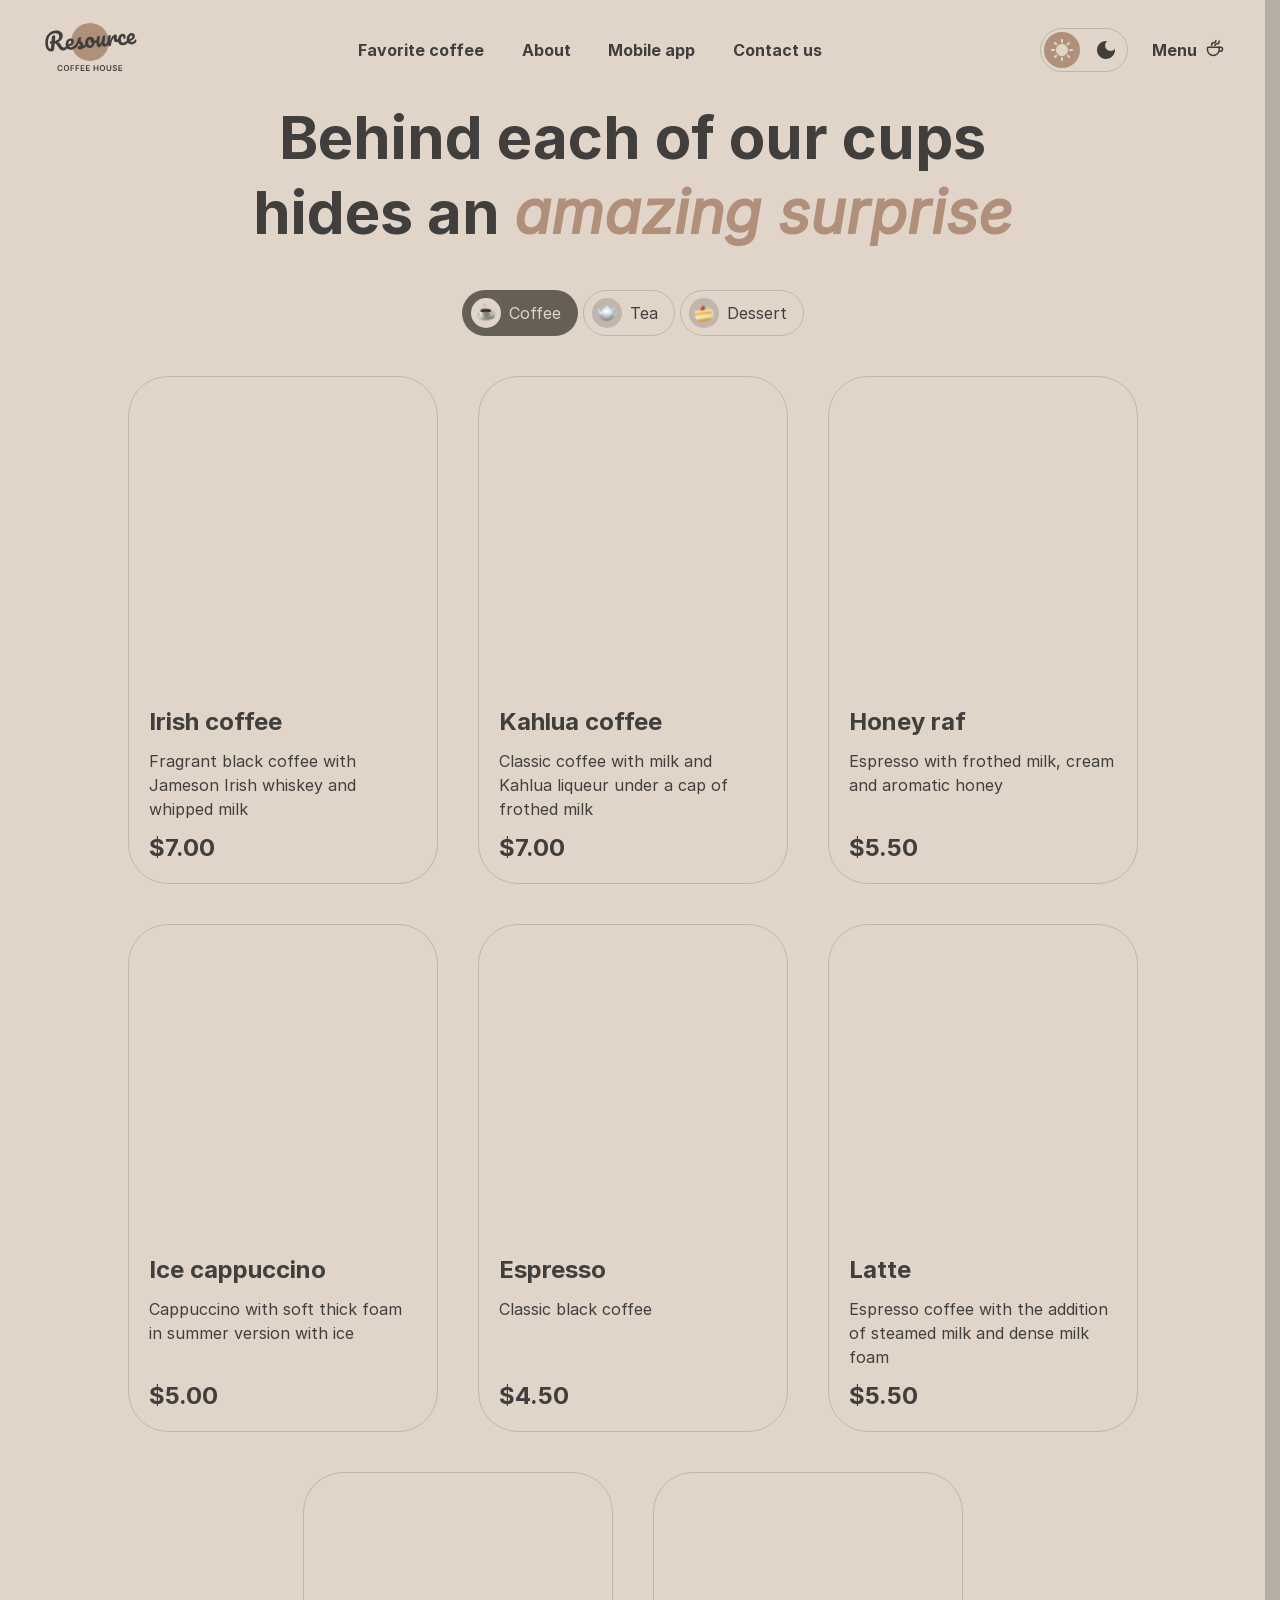
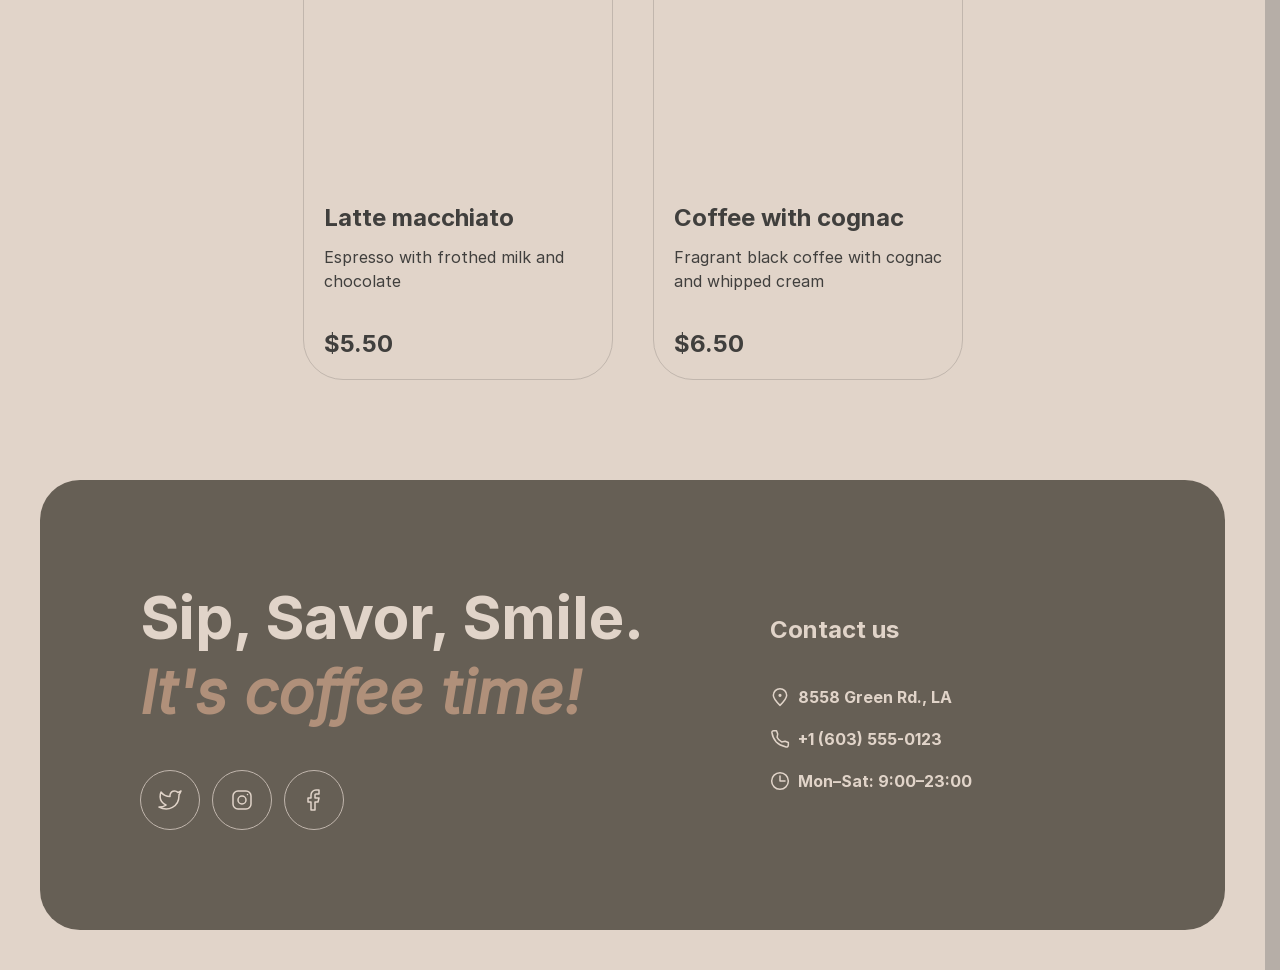
==== commit 65683944: "feat: implement catalog load product" ====
--- a/catalog.html
+++ b/catalog.html
@@ -13,286 +13,109 @@
     <link rel="stylesheet" href="css/style.css" />
     <script type="module" src="js/main.js"></script>
   </head>
-  <body data-theme="light">
-    <header class="header action-link">
+  <body data-theme="light" data-menu-expanded="false">
+    <header class="header">
       <a class="header-logo" href="index.html" aria-label="Coffee house logo">
         <img class="header-logo-light" src="assets/images/logo-light.svg" alt="" />
         <img class="header-logo-dark" src="assets/images/logo-dark.svg" alt="" />
       </a>
       <nav class="nav">
-        <ul class="nav-list">
-          <li class="nav-list-item"><a href="index.html#favorite">Favorite coffee</a></li>
-          <li class="nav-list-item"><a href="index.html#about">About</a></li>
-          <li class="nav-list-item"><a href="index.html#download">Mobile app</a></li>
-          <li class="nav-list-item"><a href="#contacts">Contact us</a></li>
-        </ul>
+        <div class="nav-menu action-link" id="nav-menu">
+          <ul class="nav-list">
+            <li class="nav-list-item"><a href="index.html#favorite">Favorite coffee</a></li>
+            <li class="nav-list-item"><a href="index.html#about">About</a></li>
+            <li class="nav-list-item"><a href="index.html#download">Mobile app</a></li>
+            <li class="nav-list-item"><a href="index.html#contacts">Contact us</a></li>
+          </ul>
+        </div>
       </nav>
       <button class="theme-switch" id="theme-button" data-action="theme-switch" aria-label="Toggle theme" type="button">
-        <span class="theme-switch-icon-light">
+        <div class="theme-switch-icon-light">
           <svg width="22" height="22" viewBox="0 0 22 22" fill="currentColor" xmlns="http://www.w3.org/2000/svg" aria-hidden="true">
             <path
               d="M10 3V1C10 0.45 10.45 0 11 0C11.55 0 12 0.45 12 1V3C12 3.55 11.55 4 11 4C10.45 4 10 3.55 10 3ZM17.36 6.05L18.77 4.63C19.16 4.24 19.16 3.61 18.77 3.22C18.38 2.83 17.75 2.83 17.36 3.22L15.95 4.64C15.56 5.03 15.56 5.66 15.95 6.05C16.34 6.44 16.97 6.44 17.36 6.05ZM21 10H19C18.45 10 18 10.45 18 11C18 11.55 18.45 12 19 12H21C21.55 12 22 11.55 22 11C22 10.45 21.55 10 21 10ZM11 18C10.45 18 10 18.45 10 19V21C10 21.55 10.45 22 11 22C11.55 22 12 21.55 12 21V19C12 18.45 11.55 18 11 18ZM4.64 6.05L3.22 4.64C2.83 4.25 2.83 3.61 3.22 3.23C3.61 2.85 4.25 2.84 4.63 3.23L6.04 4.64C6.43 5.03 6.43 5.67 6.04 6.05C5.65 6.43 5.02 6.44 4.64 6.05ZM15.95 15.95C15.56 16.34 15.56 16.98 15.95 17.36L17.36 18.77C17.75 19.16 18.39 19.16 18.77 18.77C19.16 18.38 19.16 17.74 18.77 17.36L17.36 15.95C16.98 15.56 16.34 15.56 15.95 15.95ZM1 12H3C3.55 12 4 11.55 4 11C4 10.45 3.55 10 3 10H1C0.45 10 0 10.45 0 11C0 11.55 0.45 12 1 12ZM4.64 18.78L6.05 17.37C6.44 16.98 6.44 16.34 6.05 15.96C5.66 15.58 5.02 15.57 4.64 15.96L3.23 17.37C2.84 17.76 2.84 18.4 3.23 18.78C3.61 19.17 4.25 19.17 4.64 18.78ZM11 5C7.69 5 5 7.69 5 11C5 14.31 7.69 17 11 17C14.31 17 17 14.31 17 11C17 7.69 14.31 5 11 5Z"
             />
           </svg>
-        </span>
-        <span class="theme-switch-icon-dark">
+        </div>
+        <div class="theme-switch-icon-dark">
           <svg width="18" height="18" viewBox="0 0 18 18" fill="currentColor" xmlns="http://www.w3.org/2000/svg" aria-hidden="true">
             <path
               d="M9 0C4.03 0 0 4.03 0 9C0 13.97 4.03 18 9 18C13.97 18 18 13.97 18 9C18 8.54 17.96 8.08 17.9 7.64C16.92 9.01 15.32 9.9 13.5 9.9C10.52 9.9 8.1 7.48 8.1 4.5C8.1 2.69 8.99 1.08 10.36 0.0999999C9.92 0.0399999 9.46 0 9 0Z"
             />
           </svg>
-        </span>
+        </div>
       </button>
-      <div class="header-menu">
-        <a class="header-menu-link action-link" href="catalog.html">
-          Menu
-          <svg width="20" height="20" viewBox="0 0 20 20" fill="none" xmlns="http://www.w3.org/2000/svg" aria-hidden="true">
-            <path
-              d="M14.166 9.76667V11.6667C14.166 14.8883 11.5543 17.5 8.33268 17.5C5.11102 17.5 2.49935 14.8883 2.49935 11.6667V9.76667C2.49935 9.4353 2.76798 9.16667 3.09935 9.16667H13.566C13.8974 9.16667 14.166 9.4353 14.166 9.76667Z"
-              stroke="currentColor"
-              stroke-width="1.5"
-              stroke-linecap="round"
-              stroke-linejoin="round"
-            />
-            <path
-              d="M9.99935 7.49996C9.99935 6.66663 10.5946 5.83329 11.7851 5.83329C13.1 5.83329 14.166 4.7673 14.166 3.45234V2.91663"
-              stroke="currentColor"
-              stroke-width="1.5"
-              stroke-linecap="round"
-              stroke-linejoin="round"
-            />
-            <path
-              d="M6.66732 7.5V7.08333C6.66732 5.70262 7.78661 4.58333 9.16732 4.58333C10.0878 4.58333 10.834 3.83714 10.834 2.91667V2.5"
-              stroke="currentColor"
-              stroke-width="1.5"
-              stroke-linecap="round"
-              stroke-linejoin="round"
-            />
-            <path
-              d="M13.334 9.16663H15.4173C16.5679 9.16663 17.5007 10.0994 17.5007 11.25C17.5007 12.4006 16.5679 13.3333 15.4173 13.3333H14.1673"
-              stroke="currentColor"
-              stroke-width="1.5"
-              stroke-linecap="round"
-              stroke-linejoin="round"
-            />
-          </svg>
-        </a>
-        <button class="header-menu-burger button-icon-burger" data-action="burger-menu" aria-expanded="false" aria-label="Open menu" type="button">
-          <span class="icon-burger-open">
+      <div id="menu-burger">
+        <button class="header-menu-burger button-icon-burger" id="burger-button" aria-label="Open menu" aria-expanded="false" type="button">
+          <div class="icon-burger-open">
             <svg width="18" height="10" viewBox="0 0 18 10" fill="none" xmlns="http://www.w3.org/2000/svg" aria-hidden="true">
               <path d="M0.75 0.75H16.75" stroke="currentColor" stroke-width="1.5" stroke-linecap="round" stroke-linejoin="round" />
               <path d="M0.75 8.75H16.75" stroke="currentColor" stroke-width="1.5" stroke-linecap="round" stroke-linejoin="round" />
             </svg>
-          </span>
-          <span class="icon-burger-close">
+          </div>
+          <div class="icon-burger-close">
             <svg width="13" height="13" viewBox="0 0 13 13" fill="none" xmlns="http://www.w3.org/2000/svg" aria-hidden="true">
               <path d="M0.75 0.75L12.0637 12.0637" stroke="currentColor" stroke-width="1.5" stroke-linecap="round" stroke-linejoin="round" />
               <path d="M0.75 12.0637L12.0637 0.749998" stroke="currentColor" stroke-width="1.5" stroke-linecap="round" stroke-linejoin="round" />
             </svg>
-          </span>
+          </div>
         </button>
+        <a class="header-menu-link action-link" id="menu-link" href="catalog.html">
+          Menu
+          <svg width="20" height="20" viewBox="0 0 20 20" fill="none" xmlns="http://www.w3.org/2000/svg" aria-hidden="true">
+            <path
+              d="M14.166 9.76667V11.6667C14.166 14.8883 11.5543 17.5 8.33268 17.5C5.11102 17.5 2.49935 14.8883 2.49935 11.6667V9.76667C2.49935 9.4353 2.76798 9.16667 3.09935 9.16667H13.566C13.8974 9.16667 14.166 9.4353 14.166 9.76667Z"
+              stroke="currentColor"
+              stroke-width="1.5"
+              stroke-linecap="round"
+              stroke-linejoin="round"
+            />
+            <path
+              d="M9.99935 7.49996C9.99935 6.66663 10.5946 5.83329 11.7851 5.83329C13.1 5.83329 14.166 4.7673 14.166 3.45234V2.91663"
+              stroke="currentColor"
+              stroke-width="1.5"
+              stroke-linecap="round"
+              stroke-linejoin="round"
+            />
+            <path
+              d="M6.66732 7.5V7.08333C6.66732 5.70262 7.78661 4.58333 9.16732 4.58333C10.0878 4.58333 10.834 3.83714 10.834 2.91667V2.5"
+              stroke="currentColor"
+              stroke-width="1.5"
+              stroke-linecap="round"
+              stroke-linejoin="round"
+            />
+            <path
+              d="M13.334 9.16663H15.4173C16.5679 9.16663 17.5007 10.0994 17.5007 11.25C17.5007 12.4006 16.5679 13.3333 15.4173 13.3333H14.1673"
+              stroke="currentColor"
+              stroke-width="1.5"
+              stroke-linecap="round"
+              stroke-linejoin="round"
+            />
+          </svg>
+        </a>
       </div>
     </header>
     <main class="main catalog">
       <section class="catalog-tabs">
         <h1 class="heading-2">Behind each of our cups hides an <span class="accent">amazing surprise</span></h1>
         <div class="tabs-filter">
-          <button class="tabs-filter button-item is-active" type="button" aria-current="true">
+          <button class="button-item is-active" type="button" data-category="coffee" aria-current="true">
             <img src="assets/icons/coffee.png" alt="" />
             Coffee
           </button>
-          <button class="tabs-filter button-item" type="button">
+          <button class="button-item" type="button" data-category="tea">
             <img src="assets/icons/tea.png" alt="" />
             Tea
           </button>
-          <button class="tabs-filter button-item" type="button">
+          <button class="button-item" type="button" data-category="dessert">
             <img src="assets/icons/dessert.png" alt="" />
             Dessert
           </button>
         </div>
       </section>
       <section class="catalog-products">
-        <!-- Coffee -->
-        <div class="catalog-grid is-active" id="catalog-grid-coffee">
-          <div class="catalog-item">
-            <img class="catalog-image" src="assets/images/coffee-1.webp" alt="Irish coffee photo" />
-            <div class="catalog-content">
-              <h2 class="heading-3">Irish coffee</h2>
-              <p class="body-medium">Fragrant black coffee with Jameson Irish whiskey and whipped milk</p>
-              <p class="heading-3">$7.00</p>
-            </div>
-          </div>
-          <div class="catalog-item">
-            <img class="catalog-image" src="assets/images/coffee-2.webp" alt="Kahlua coffee photo" />
-            <div class="catalog-content">
-              <h2 class="heading-3">Kahlua coffee</h2>
-              <p class="body-medium">Classic coffee with milk and Kahlua liqueur under a cap of frothed milk</p>
-              <p class="heading-3">$7.00</p>
-            </div>
-          </div>
-          <div class="catalog-item">
-            <img class="catalog-image" src="assets/images/coffee-3.webp" alt="Honey raf photo" />
-            <div class="catalog-content">
-              <h2 class="heading-3">Honey raf</h2>
-              <p class="body-medium">Espresso with frothed milk, cream and aromatic honey</p>
-              <p class="heading-3">$5.50</p>
-            </div>
-          </div>
-          <div class="catalog-item">
-            <img class="catalog-image" src="assets/images/coffee-4.webp" alt="Ice cappuccino photo" />
-            <div class="catalog-content">
-              <h2 class="heading-3">Ice cappuccino</h2>
-              <p class="body-medium">Cappuccino with soft thick foam in summer version with ice</p>
-              <p class="heading-3">$5.00</p>
-            </div>
-          </div>
-          <div class="catalog-item is-hidden">
-            <img class="catalog-image" src="assets/images/coffee-5.webp" alt="Espresso photo" />
-            <div class="catalog-content">
-              <h2 class="heading-3">Espresso</h2>
-              <p class="body-medium">Classic black coffee</p>
-              <p class="heading-3">$4.50</p>
-            </div>
-          </div>
-          <div class="catalog-item is-hidden">
-            <img class="catalog-image" src="assets/images/coffee-6.webp" alt="Latte photo" />
-            <div class="catalog-content">
-              <h2 class="heading-3">Latte</h2>
-              <p class="body-medium">Espresso coffee with the addition of steamed milk and dense milk foam</p>
-              <p class="heading-3">$5.50</p>
-            </div>
-          </div>
-          <div class="catalog-item is-hidden">
-            <img class="catalog-image" src="assets/images/coffee-7.webp" alt="Latte macchiato photo" />
-            <div class="catalog-content">
-              <h2 class="heading-3">Latte macchiato</h2>
-              <p class="body-medium">Espresso with frothed milk and chocolate</p>
-              <p class="heading-3">$5.50</p>
-            </div>
-          </div>
-          <div class="catalog-item is-hidden">
-            <img class="catalog-image" src="assets/images/coffee-8.webp" alt="Coffee with cognac photo" />
-            <div class="catalog-content">
-              <h2 class="heading-3">Coffee with cognac</h2>
-              <p class="body-medium">Fragrant black coffee with cognac and whipped cream</p>
-              <p class="heading-3">$6.50</p>
-            </div>
-          </div>
-        </div>
-        <!-- Tea -->
-        <div class="catalog-grid" id="catalog-grid-tea">
-          <div class="catalog-item">
-            <img class="catalog-image" src="assets/images/tea-1.webp" alt="Moroccan tea photo" />
-            <div class="catalog-content">
-              <h2 class="heading-3">Moroccan</h2>
-              <p class="body-medium">Fragrant black tea with the addition of tangerine, cinnamon, honey, lemon and mint</p>
-              <p class="heading-3">$4.50</p>
-            </div>
-          </div>
-          <div class="catalog-item">
-            <img class="catalog-image" src="assets/images/tea-2.webp" alt="Ginger tea photo" />
-            <div class="catalog-content">
-              <h2 class="heading-3">Ginger</h2>
-              <p class="body-medium">Original black tea with fresh ginger, lemon and honey</p>
-              <p class="heading-3">$5.00</p>
-            </div>
-          </div>
-          <div class="catalog-item">
-            <img class="catalog-image" src="assets/images/tea-3.webp" alt="Cranberry tea photo" />
-            <div class="catalog-content">
-              <h2 class="heading-3">Cranberry</h2>
-              <p class="body-medium">Invigorating black tea with cranberry and honey</p>
-              <p class="heading-3">$5.00</p>
-            </div>
-          </div>
-          <div class="catalog-item">
-            <img class="catalog-image" src="assets/images/tea-4.webp" alt="Sea buckthorn tea photo" />
-            <div class="catalog-content">
-              <h2 class="heading-3">Sea buckthorn</h2>
-              <p class="body-medium">Toning sweet black tea with sea buckthorn, fresh thyme and cinnamon</p>
-              <p class="heading-3">$5.50</p>
-            </div>
-          </div>
-        </div>
-        <!-- Dessert -->
-        <div class="catalog-grid" id="catalog-grid-dessert">
-          <div class="catalog-item">
-            <img class="catalog-image" src="assets/images/dessert-1.webp" alt="Marble cheesecake photo" />
-            <div class="catalog-content">
-              <h2 class="heading-3">Marble cheesecake</h2>
-              <p class="body-medium">Philadelphia cheese with lemon zest on a light sponge cake and red currant jam</p>
-              <p class="heading-3">$3.50</p>
-            </div>
-          </div>
-          <div class="catalog-item">
-            <img class="catalog-image" src="assets/images/dessert-2.webp" alt="Red velvet photo" />
-            <div class="catalog-content">
-              <h2 class="heading-3">Red velvet</h2>
-              <p class="body-medium">Layer cake with cream cheese frosting</p>
-              <p class="heading-3">$4.00</p>
-            </div>
-          </div>
-          <div class="catalog-item">
-            <img class="catalog-image" src="assets/images/dessert-3.webp" alt="Cheesecakes photo" />
-            <div class="catalog-content">
-              <h2 class="heading-3">Cheesecakes</h2>
-              <p class="body-medium">Soft cottage cheese pancakes with sour cream and fresh berries and sprinkled with powdered sugar</p>
-              <p class="heading-3">$4.50</p>
-            </div>
-          </div>
-          <div class="catalog-item">
-            <img class="catalog-image" src="assets/images/dessert-4.webp" alt="Creme brulee photo" />
-            <div class="catalog-content">
-              <h2 class="heading-3">Creme brulee</h2>
-              <p class="body-medium">Delicate creamy dessert in a caramel basket with wild berries</p>
-              <p class="heading-3">$4.00</p>
-            </div>
-          </div>
-          <div class="catalog-item is-hidden">
-            <img class="catalog-image" src="assets/images/dessert-5.webp" alt="Pancakes photo" />
-            <div class="catalog-content">
-              <h2 class="heading-3">Pancakes</h2>
-              <p class="body-medium">Tender pancakes with strawberry jam and fresh strawberries</p>
-              <p class="heading-3">$4.50</p>
-            </div>
-          </div>
-          <div class="catalog-item is-hidden">
-            <img class="catalog-image" src="assets/images/dessert-6.webp" alt="Honey cake photo" />
-            <div class="catalog-content">
-              <h2 class="heading-3">Honey cake</h2>
-              <p class="body-medium">Classic honey cake with delicate custard</p>
-              <p class="heading-3">$4.50</p>
-            </div>
-          </div>
-          <div class="catalog-item is-hidden">
-            <img class="catalog-image" src="assets/images/dessert-7.webp" alt="Chocolate cake photo" />
-            <div class="catalog-content">
-              <h2 class="heading-3">Chocolate cake</h2>
-              <p class="body-medium">Cake with hot chocolate filling and nuts with dried apricots</p>
-              <p class="heading-3">$5.50</p>
-            </div>
-          </div>
-          <div class="catalog-item is-hidden">
-            <img class="catalog-image" src="assets/images/dessert-8.webp" alt="Black forest photo" />
-            <div class="catalog-content">
-              <h2 class="heading-3">Black forest</h2>
-              <p class="body-medium">A combination of thin sponge cake with cherry jam and light chocolate mousse</p>
-              <p class="heading-3">$6.50</p>
-            </div>
-          </div>
-        </div>
-        <button class="button-show-more button-slider is-active" id="show-more" aria-label="Show more" aria-controls="catalog-grid-coffee" type="button">
-          <svg width="24" height="24" viewBox="0 0 24 24" fill="none" xmlns="http://www.w3.org/2000/svg" aria-hidden="true">
-            <path
-              d="M21.8883 13.5C21.1645 18.3113 17.013 22 12 22C6.47715 22 2 17.5228 2 12C2 6.47715 6.47715 2 12 2C16.1006 2 19.6248 4.46819 21.1679 8"
-              stroke="currentColor"
-              stroke-width="1.5"
-              stroke-linecap="round"
-              stroke-linejoin="round"
-            />
-            <path d="M17 8H21.4C21.7314 8 22 7.73137 22 7.4V3" stroke="currentColor" stroke-width="1.5" stroke-linecap="round" stroke-linejoin="round" />
-          </svg>
-        </button>
+        <div class="catalog-grid is-active" id="catalog-grid" aria-live="polite"></div>
+        <button class="button-show-more button-secondary" id="show-more" aria-controls="catalog-grid" type="button">Show more</button>
       </section>
     </main>
     <footer class="footer">
@@ -382,7 +205,7 @@
             </a>
           </li>
           <li>
-            <span class="link-contact action-link">
+            <span class="link-contact action-link no-link">
               <svg width="20" height="20" viewBox="0 0 20 20" fill="none" xmlns="http://www.w3.org/2000/svg" aria-hidden="true">
                 <g clip-path="url(#clip0_217_1736)">
                   <path d="M10 5L10 10L15 10" stroke="currentColor" stroke-width="1.5" stroke-linecap="round" stroke-linejoin="round" />
--- a/css/style.css
+++ b/css/style.css
@@ -24,6 +24,7 @@
 
 :root {
     --transition-duration: 0.2s;
+    --transition-animation: 0.4s ease-in;
     /* fonts */
     --font-family-base: 'Inter', sans-serif;
     --fs-heading-1: 72px;
@@ -210,8 +211,10 @@
     text-wrap: nowrap;
 }
 
-a:hover {
-    color: var(--color-text-accent);
+@media (hover: hover) and (pointer: fine) {
+    a:hover {
+        color: var(--color-text-accent);
+    }
 }
 
 button {
@@ -234,9 +237,18 @@
     align-items: center;
     justify-content: center;
     height: 44px;
+    color: var(--color-text-primary);
     background-color: transparent;
-    border: 1px solid var(--color-border-primary);
-    border-radius: 50%;
+    border: 1px solid var(--color-border-inverse);
+    border-radius: 22px;
+}
+
+@media (hover: hover) and (pointer: fine) {
+    .button-secondary:hover {
+        color: var(--color-text-inverse);
+        background-color: var(--color-bg-container);
+        border-color: transparent;
+    }
 }
 
 .button-app-store,
@@ -253,11 +265,14 @@
     border-radius: 32px;
 }
 
-.button-app-store:hover,
-.button-google-play:hover {
-    color: var(--color-text-inverse);
-    background-color: var(--color-bg-container);
-    border-color: transparent;
+@media (hover: hover) and (pointer: fine) {
+
+    .button-app-store:hover,
+    .button-google-play:hover {
+        color: var(--color-text-inverse);
+        background-color: var(--color-bg-container);
+        border-color: transparent;
+    }
 }
 
 .button-store-text {
@@ -278,10 +293,12 @@
     border-radius: 50%;
 }
 
-.button-slider:hover {
-    color: var(--color-text-inverse);
-    background-color: var(--color-bg-container);
-    border-color: transparent;
+@media (hover: hover) and (pointer: fine) {
+    .button-slider:hover {
+        color: var(--color-text-inverse);
+        background-color: var(--color-bg-container);
+        border-color: transparent;
+    }
 }
 
 .button-social {
@@ -296,10 +313,12 @@
     border-radius: 50%;
 }
 
-.button-social:hover {
-    color: var(--color-text-primary);
-    background-color: var(--color-bg-page);
-    border-color: transparent;
+@media (hover: hover) and (pointer: fine) {
+    .button-social:hover {
+        color: var(--color-text-primary);
+        background-color: var(--color-bg-page);
+        border-color: transparent;
+    }
 }
 
 .button-item {
@@ -314,11 +333,18 @@
     border-radius: 23px;
 }
 
-.button-item.is-active,
-.button-item:hover {
+.button-item.is-active {
     color: var(--color-text-inverse);
     background-color: var(--color-bg-container);
     border-color: transparent;
+}
+
+@media (hover: hover) and (pointer: fine) {
+    .button-item:hover {
+        color: var(--color-text-inverse);
+        background-color: var(--color-bg-container);
+        border-color: transparent;
+    }
 }
 
 .button-item img {
@@ -339,10 +365,20 @@
     justify-content: center;
     width: 44px;
     height: 44px;
+    margin: 0;
+    padding: 0;
     color: var(--color-text-primary);
     background-color: transparent;
     border: 1px solid var(--color-border-inverse);
     border-radius: 50%;
+    transition: color 0.2s ease, background-color 0.2s ease;
+}
+
+@media (hover: hover) and (pointer: fine) {
+    .button-icon-burger:hover {
+        color: var(--color-text-inverse);
+        background-color: var(--color-border-inverse);
+    }
 }
 
 /* Theme header styles */
@@ -378,12 +414,6 @@
     padding: 10px 0;
 }
 
-@media (max-width: 768px) {
-    .nav-list {
-        display: none;
-    }
-}
-
 .header-logo-dark {
     display: none;
 }
@@ -430,9 +460,11 @@
     border-radius: 50%;
 }
 
-.theme-switch:hover .theme-switch-icon-dark {
-    color: var(--color-text-inverse);
-    background-color: var(--color-border-inverse);
+@media (hover: hover) and (pointer: fine) {
+    .theme-switch:hover .theme-switch-icon-dark {
+        color: var(--color-text-inverse);
+        background-color: var(--color-border-inverse);
+    }
 }
 
 [data-theme="dark"] .theme-switch-icon-light {
@@ -443,12 +475,14 @@
     background-color: var(--color-text-accent);
 }
 
-[data-theme="dark"] .theme-switch:hover .theme-switch-icon-light {
-    background-color: var(--color-bg-container);
-}
-
-[data-theme="dark"] .theme-switch:hover .theme-switch-icon-dark {
-    background-color: var(--color-text-accent);
+@media (hover: hover) and (pointer: fine) {
+    [data-theme="dark"] .theme-switch:hover .theme-switch-icon-light {
+        background-color: var(--color-bg-container);
+    }
+
+    [data-theme="dark"] .theme-switch:hover .theme-switch-icon-dark {
+        background-color: var(--color-text-accent);
+    }
 }
 
 .header-menu-link {
@@ -458,28 +492,37 @@
     border-bottom: 1px solid transparent;
 }
 
-.header-menu-link:hover {
-    border-bottom: 1px solid var(--color-text-accent);
+@media (hover: hover) and (pointer: fine) {
+    .header-menu-link:hover {
+        border-color: var(--color-text-accent);
+    }
 }
 
 .header-menu-burger {
     display: none;
-}
-
-.icon-burger-open {
+    position: relative;
+}
+
+.icon-burger-open,
+.icon-burger-close {
     display: block;
+    position: absolute;
+    top: 50%;
+    left: 50%;
+    transform: translate(-50%, -50%);
+    transition: opacity var(--transition-animation);
 }
 
 .icon-burger-close {
-    display: none;
+    opacity: 0;
 }
 
 .header-menu-burger[aria-expanded="true"] .icon-burger-open {
-    display: none;
+    opacity: 0;
 }
 
 .header-menu-burger[aria-expanded="true"] .icon-burger-close {
-    display: block;
+    opacity: 1;
 }
 
 @media (max-width: 768px) {
@@ -489,6 +532,78 @@
 
     .header-menu-burger {
         display: block;
+    }
+
+    .nav-menu {
+        display: flex;
+        flex-direction: column;
+        align-items: center;
+        justify-content: center;
+        gap: 100px;
+        position: fixed;
+        top: 80px;
+        left: 0;
+        width: 100%;
+        height: 100%;
+        padding-bottom: 100px;
+        background-color: var(--color-bg-page);
+        z-index: 200;
+        opacity: 0;
+        visibility: hidden;
+        pointer-events: none;
+        transition: opacity var(--transition-animation), visibility var(--transition-animation);
+    }
+
+    [data-menu-expanded="true"] .nav-menu {
+        opacity: 1;
+        visibility: visible;
+        pointer-events: auto;
+    }
+
+    [data-menu-expanded="true"] .header-menu-link {
+        display: block;
+        border-color: transparent;
+    }
+
+    .nav-list {
+        flex-direction: column;
+        gap: 60px;
+        opacity: 0;
+        transition: none;
+    }
+
+    [data-menu-expanded="true"] .nav-list {
+        opacity: 1;
+    }
+}
+
+@media (prefers-reduced-motion: reduce) {
+
+    .icon-burger-open,
+    .icon-burger-close,
+    .nav-menu,
+    .button-icon-burger {
+        transition: none;
+    }
+}
+
+@media (max-height: 680px) {
+    [data-menu-expanded="true"] .nav-menu {
+        gap: 60px;
+    }
+
+    [data-menu-expanded="true"] .nav-list {
+        gap: 40px;
+    }
+}
+
+@media (max-height: 600px) {
+    [data-menu-expanded="true"] .nav-menu {
+        gap: 20px;
+    }
+
+    [data-menu-expanded="true"] .nav-list {
+        gap: 10px;
     }
 }
 
@@ -539,13 +654,15 @@
     display: none;
 }
 
-.hero-button:hover {
-    color: var(--color-text-primary);
-}
-
-.hero-button:hover svg {
-    display: block;
-    margin-left: 8px;
+@media (hover: hover) and (pointer: fine) {
+    .hero-button:hover {
+        color: var(--color-text-primary);
+    }
+
+    .hero-button:hover svg {
+        display: block;
+        margin-left: 8px;
+    }
 }
 
 @media (max-width: 768px) {
@@ -595,17 +712,25 @@
 }
 
 .slider-track {
+    width: 100%;
+    overflow: hidden;
+}
+
+.slider-list {
+    display: flex;
+    align-items: flex-start;
+    transition: transform var(--transition-animation);
+}
+
+.slider-slide {
+    flex: 0 0 100%;
+    width: 100%;
+    min-width: 0;
+}
+
+.slider-slide-content {
     max-width: 480px;
-    min-height: 640px;
     margin: 0 auto;
-}
-
-.slider-slide {
-    display: none;
-}
-
-.slider-slide.is-active {
-    display: block;
 }
 
 .slider-image {
@@ -647,9 +772,8 @@
 }
 
 @media (max-width: 380px) {
-    .slider-track {
+    .slider-slide-content {
         max-width: 348px;
-        min-height: 538px;
     }
 
     .slider-arrow-prev {
@@ -670,12 +794,21 @@
 .slider-dot {
     width: 40px;
     height: 4px;
+    padding: 0;
     background-color: var(--color-border-primary);
+    border: none;
     border-radius: 2px;
+    cursor: pointer;
 }
 
 .slider-dot.is-active {
     background-color: var(--color-border-inverse);
+}
+
+@media (prefers-reduced-motion: reduce) {
+    .slider-list {
+        transition: none;
+    }
 }
 
 /* About section styles */
@@ -822,9 +955,11 @@
     border-bottom: 2px solid transparent;
 }
 
-.link-contact:hover {
-    color: var(--color-text-inverse);
-    border-bottom-color: var(--color-text-inverse);
+@media (hover: hover) and (pointer: fine) {
+    .link-contact:not(.no-link):hover {
+        color: var(--color-text-inverse);
+        border-bottom-color: var(--color-text-inverse);
+    }
 }
 
 @media (max-width: 768px) {
@@ -855,17 +990,6 @@
     max-width: 800px;
     text-align: center;
     margin: 0 auto;
-}
-
-.catalog-image {
-    max-width: 310px;
-    max-height: 310px;
-    border-radius: 40px;
-    transition: transform var(--transition-duration);
-}
-
-.catalog-item:hover .catalog-image {
-    transform: scale(0.9);
 }
 
 .catalog-grid {
@@ -890,6 +1014,31 @@
     cursor: pointer;
 }
 
+.catalog-image-wrapper {
+    display: flex;
+    align-items: center;
+    justify-content: center;
+    width: 310px;
+    height: 310px;
+    min-height: 310px;
+    border-radius: 40px;
+    overflow: hidden;
+}
+
+.catalog-image {
+    display: block;
+    object-fit: cover;
+    min-width: 344px;
+    min-height: 344px;
+    transition: transform var(--transition-duration);
+}
+
+@media (hover: hover) and (pointer: fine) {
+    .catalog-item:hover .catalog-image {
+        transform: scale(0.9);
+    }
+}
+
 .catalog-content {
     display: flex;
     flex-direction: column;
@@ -905,6 +1054,7 @@
 
 .button-show-more {
     display: none;
+    padding: 0 40px;
     margin: 40px auto 0 auto;
 }
 
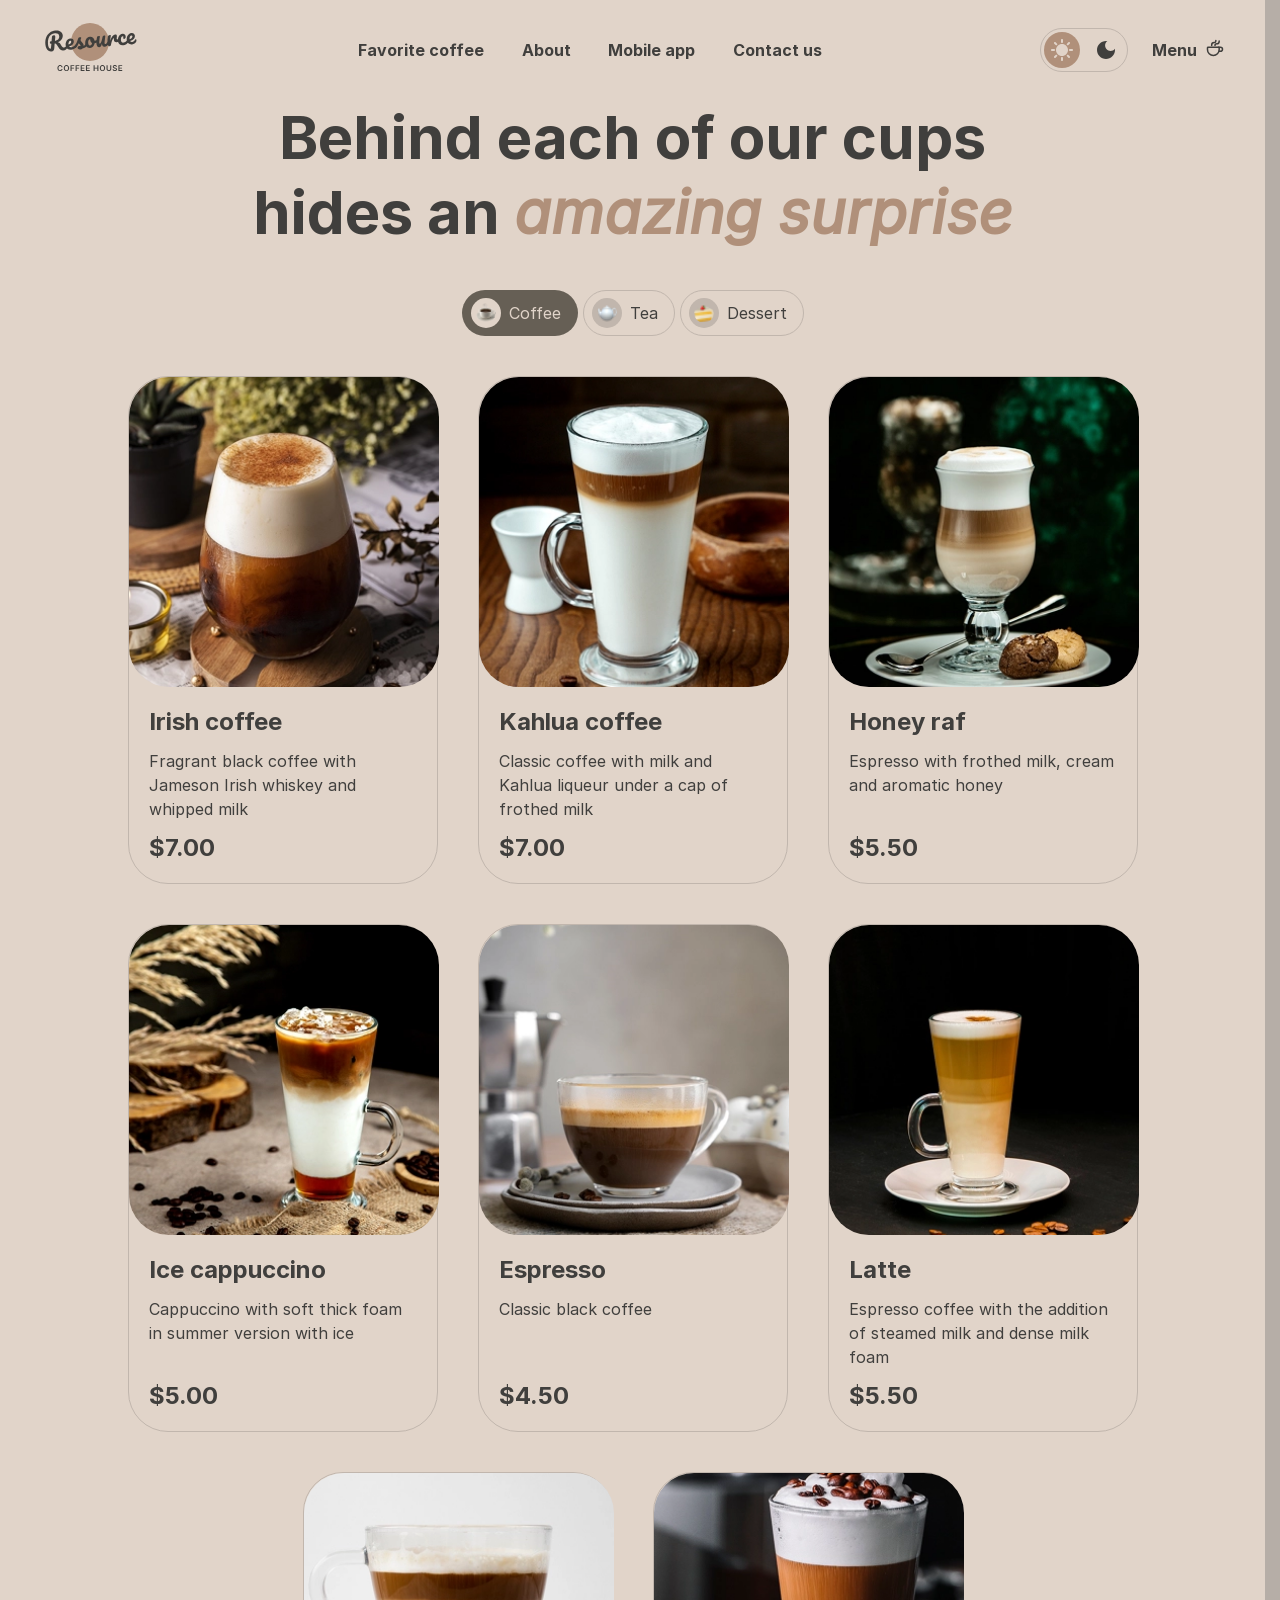
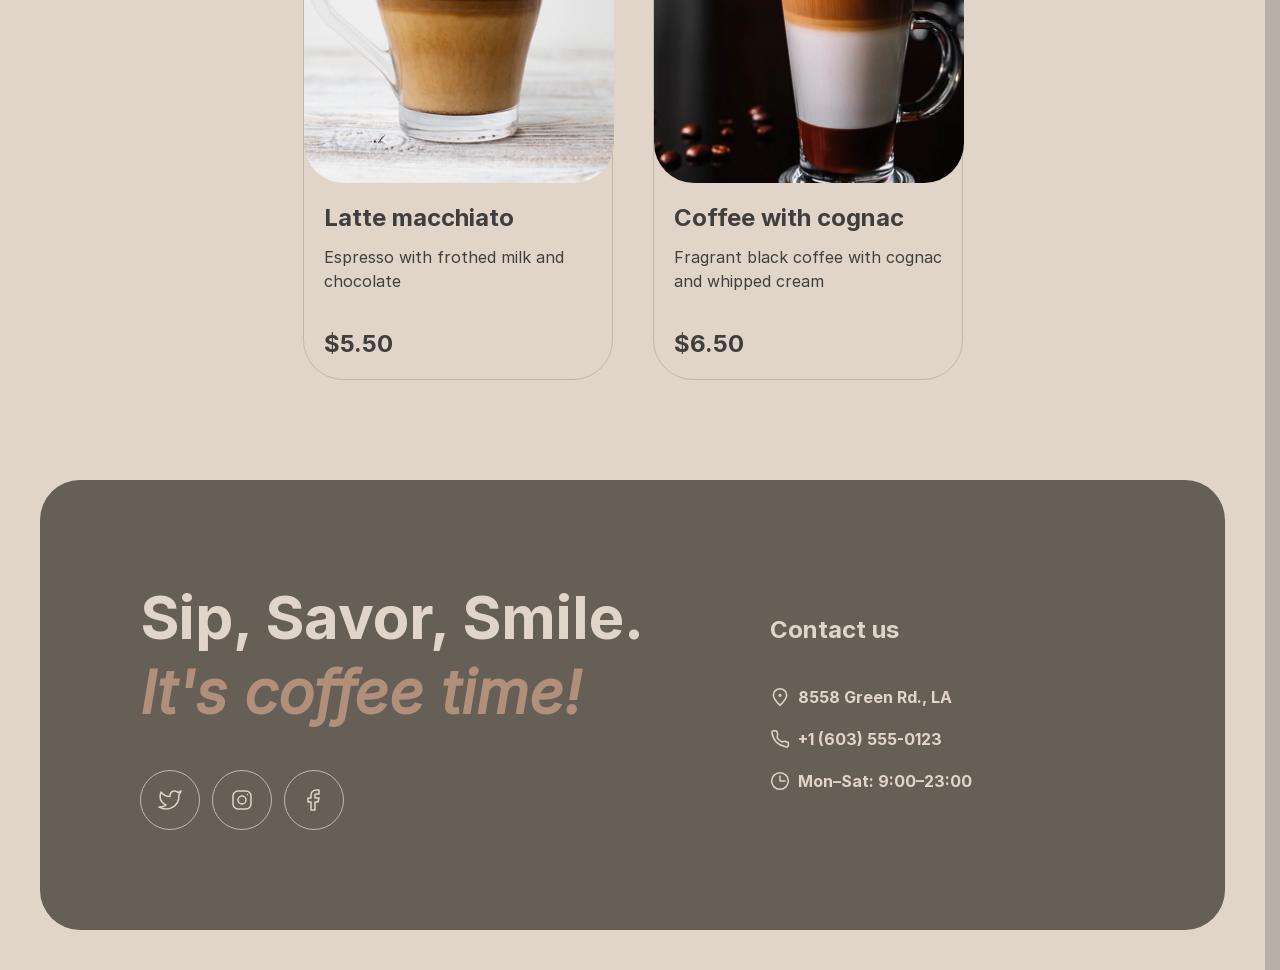
==== commit 56f3c6b4: "fix: update js version script to 2" ====
--- a/catalog.html
+++ b/catalog.html
@@ -11,7 +11,7 @@
     <link rel="apple-touch-icon" href="assets/favicons/apple-touch-icon.png" />
     <link rel="stylesheet" href="css/modern-normalize.css" />
     <link rel="stylesheet" href="css/style.css" />
-    <script type="module" src="js/main.js"></script>
+    <script type="module" src="js/main.js?v=2"></script>
   </head>
   <body data-theme="light" data-menu-expanded="false">
     <header class="header">
@@ -117,6 +117,55 @@
         <div class="catalog-grid is-active" id="catalog-grid" aria-live="polite"></div>
         <button class="button-show-more button-secondary" id="show-more" aria-controls="catalog-grid" type="button">Show more</button>
       </section>
+      <dialog class="modal" id="product-modal" aria-labelledby="modal-title">
+        <div class="modal-content">
+          <div class="modal-image-wrapper">
+            <img class="modal-image" id="modal-image" alt="" />
+          </div>
+          <div class="modal-info">
+            <div class="modal-heading">
+              <h2 class="heading-3" id="modal-title"></h2>
+              <p class="body-medium" id="modal-description"></p>
+            </div>
+            <div class="modal-option">
+              <p class="body-medium" id="modal-sizes-label">Size</p>
+              <div class="modal-option-list" id="modal-sizes" role="group" aria-labelledby="modal-sizes-label"></div>
+            </div>
+            <div class="modal-option">
+              <p class="body-medium" id="modal-additives-label">Additives</p>
+              <div class="modal-option-list" id="modal-additives" role="group" aria-labelledby="modal-additives-label"></div>
+            </div>
+            <div class="modal-total heading-3">
+              <span>Total:</span>
+              <span id="modal-total" aria-live="polite"></span>
+            </div>
+            <div class="modal-alert">
+              <svg width="16" height="16" viewBox="0 0 16 16" fill="none" xmlns="http://www.w3.org/2000/svg">
+                <g clip-path="url(#clip0_147811_7961)">
+                  <path d="M8 7.66663V11" stroke="currentColor" stroke-linecap="round" stroke-linejoin="round" />
+                  <path d="M8 5.00667L8.00667 4.99926" stroke="currentColor" stroke-linecap="round" stroke-linejoin="round" />
+                  <path
+                    d="M7.99967 14.6667C11.6816 14.6667 14.6663 11.6819 14.6663 8.00004C14.6663 4.31814 11.6816 1.33337 7.99967 1.33337C4.31778 1.33337 1.33301 4.31814 1.33301 8.00004C1.33301 11.6819 4.31778 14.6667 7.99967 14.6667Z"
+                    stroke="currentColor"
+                    stroke-linecap="round"
+                    stroke-linejoin="round"
+                  />
+                </g>
+                <defs>
+                  <clipPath id="clip0_147811_7961">
+                    <rect width="16" height="16" fill="white" />
+                  </clipPath>
+                </defs>
+              </svg>
+              <p class="body-caption">
+                The cost is not final. Download our mobile app to see the final price and place your order. Earn loyalty points and enjoy your favorite coffee with up to 20%
+                discount.
+              </p>
+            </div>
+            <button class="button-secondary modal-close action-link" id="modal-close" type="button">Close</button>
+          </div>
+        </div>
+      </dialog>
     </main>
     <footer class="footer">
       <div class="footer-brand">
--- a/css/style.css
+++ b/css/style.css
@@ -431,8 +431,7 @@
     align-items: center;
     justify-content: center;
     gap: 8px;
-    padding: 0px 3px;
-    height: 44px;
+    padding: 3px;
     background-color: transparent;
     border: 1px solid var(--color-border-primary);
     border-radius: 22px;
@@ -458,6 +457,22 @@
     color: var(--color-text-primary);
     background-color: transparent;
     border-radius: 50%;
+}
+
+@media (max-width: 768px) {
+.theme-switch {
+        border-radius: 26px;
+    }
+    
+    .theme-switch-icon-light {
+        width: 44px;
+        height: 44px;
+    }
+
+    .theme-switch-icon-dark {
+        width: 44px;
+        height: 44px;
+    }
 }
 
 @media (hover: hover) and (pointer: fine) {
@@ -1066,4 +1081,149 @@
     .button-show-more.is-active {
         display: block;
     }
+}
+
+.catalog-item:focus-visible {
+    outline: 2px solid var(--color-text-accent);
+    outline-offset: 4px;
+}
+
+/* Product modal styles */
+html:has(.modal[open]) {
+    overflow: hidden;
+}
+
+.modal {
+    width: min(800px, calc(100% - 80px));
+    max-width: none;
+    max-height: calc(100dvh - 40px);
+    margin: auto;
+    padding: 0;
+    color: var(--color-text-primary);
+    background-color: var(--color-bg-page);
+    border: 1px solid var(--color-border-primary);
+    border-radius: 40px;
+    overscroll-behavior: contain;
+}
+
+.modal[open] {
+    animation: modal-show var(--transition-animation);
+}
+
+.modal::backdrop {
+    background-color: var(--color-bg-overlay, #403F3D80);
+}
+
+.modal-content {
+    display: grid;
+    grid-template-columns: minmax(0, 310px) minmax(0, 1fr);
+    align-items: start;
+    gap: 20px;
+    padding: 16px;
+}
+
+.modal-image-wrapper {
+    display: flex;
+    align-items: center;
+    justify-content: center;
+    width: 310px;
+    height: 310px;
+    border-radius: 40px;
+    overflow: hidden;
+}
+
+.modal-image {
+    display: block;
+    object-fit: cover;
+    width: 100%;
+}
+
+.modal-info {
+    display: flex;
+    flex-direction: column;
+    gap: 20px;
+}
+
+.modal-heading,
+.modal-option {
+    display: flex;
+    flex-direction: column;
+    gap: 8px;
+}
+
+.modal-option-list {
+    display: flex;
+    flex-wrap: wrap;
+    gap: 8px;
+}
+
+.button-item-badge {
+    display: inline-flex;
+    align-items: center;
+    justify-content: center;
+    width: 30px;
+    height: 30px;
+    color: var(--color-text-primary);
+    background-color: var(--color-border-primary);
+    border-radius: 50%;
+}
+
+.button-item.is-active .button-item-badge {
+    background-color: var(--color-bg-page);
+}
+
+.modal-total {
+    display: flex;
+    justify-content: space-between;
+    gap: 20px;
+}
+
+.modal-alert {
+    display: flex;
+    align-items: flex-start;
+    gap: 8px;
+    padding: 12px 0;
+    border-top: 1px solid var(--color-border-primary);
+}
+
+.modal-alert svg {
+    flex-shrink: 0;
+}
+
+.modal-close {
+    width: 100%;
+}
+
+@keyframes modal-show {
+    from {
+        opacity: 0;
+        transform: scale(0.95);
+    }
+
+    to {
+        opacity: 1;
+        transform: scale(1);
+    }
+}
+
+@media (max-width: 640px) {
+    .modal-content {
+        grid-template-columns: minmax(0, 1fr);
+    }
+
+    .modal-image-wrapper {
+        display: none;
+    }
+}
+
+@media (max-width: 488px) {
+    .modal {
+        width: calc(100% - 32px);
+    }
+}
+
+@media (prefers-reduced-motion: reduce) {
+    .modal[open] {
+        animation: none;
+    }
 }
